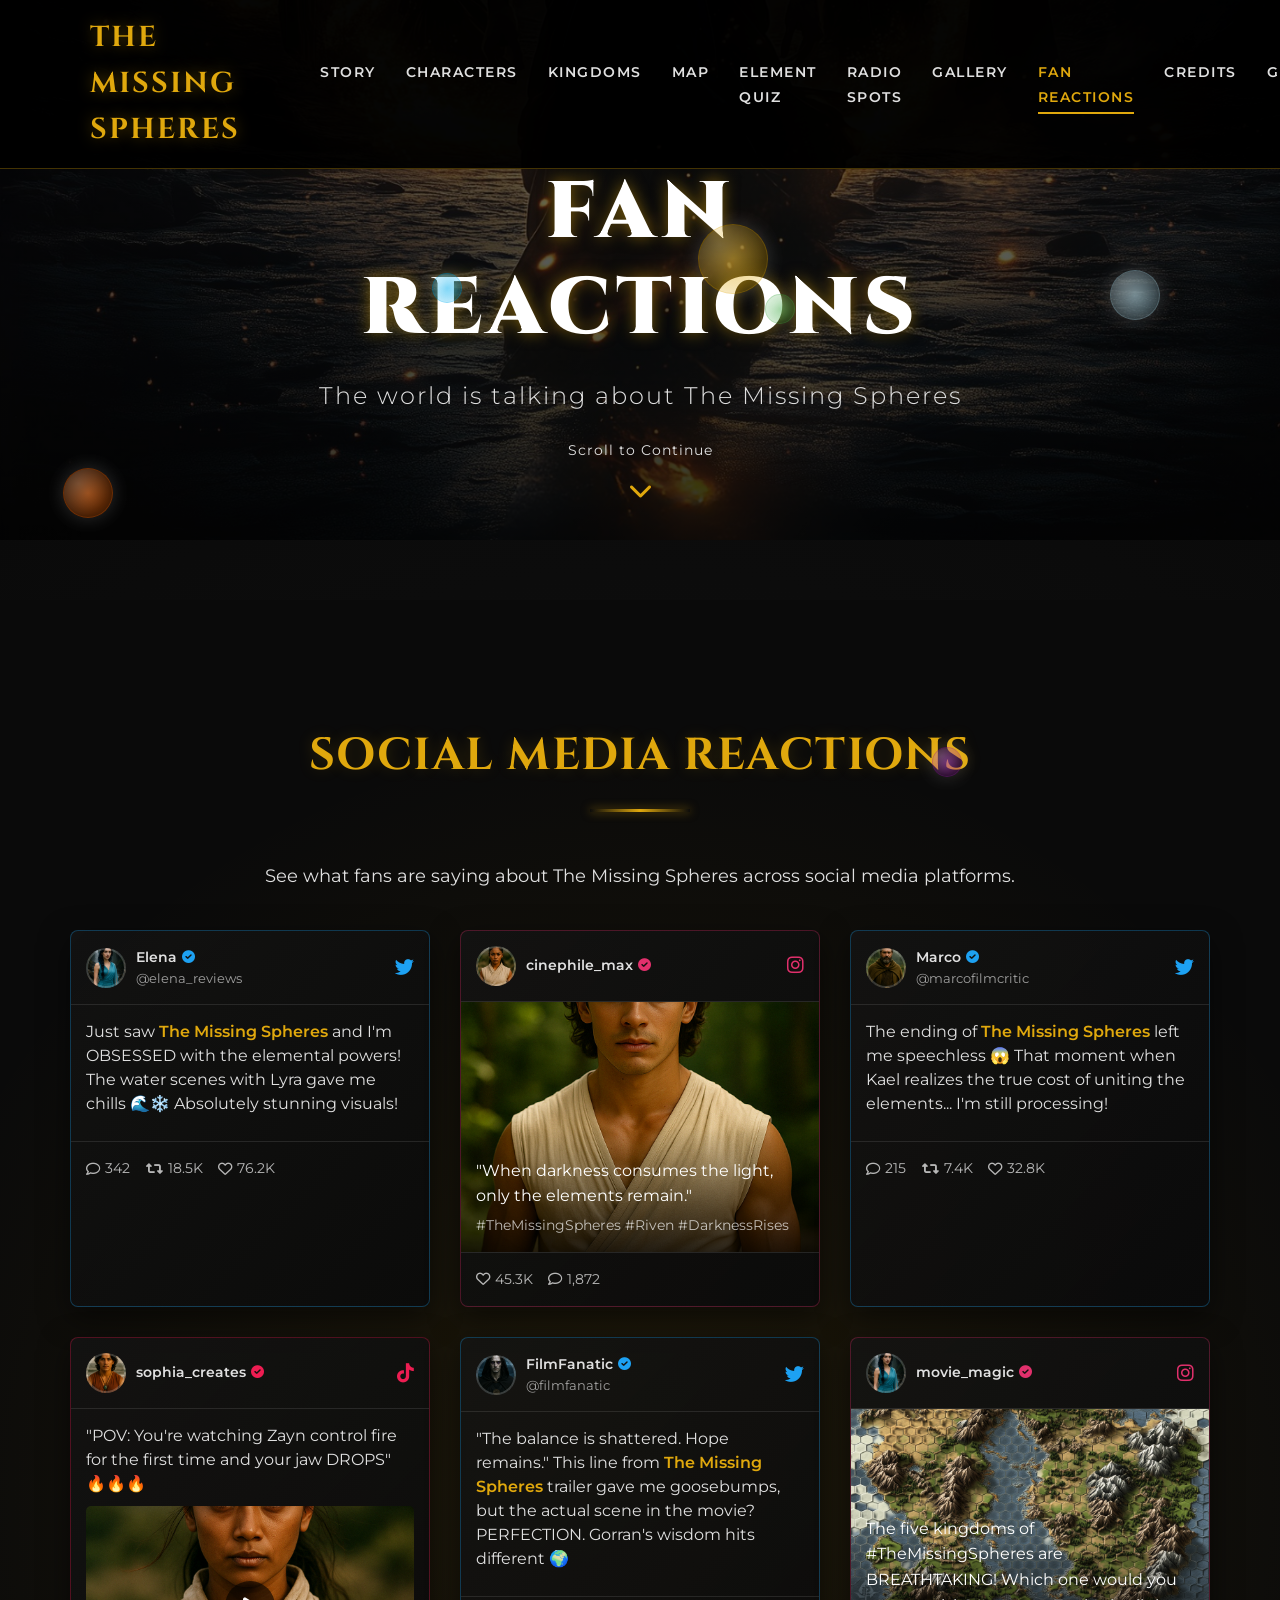
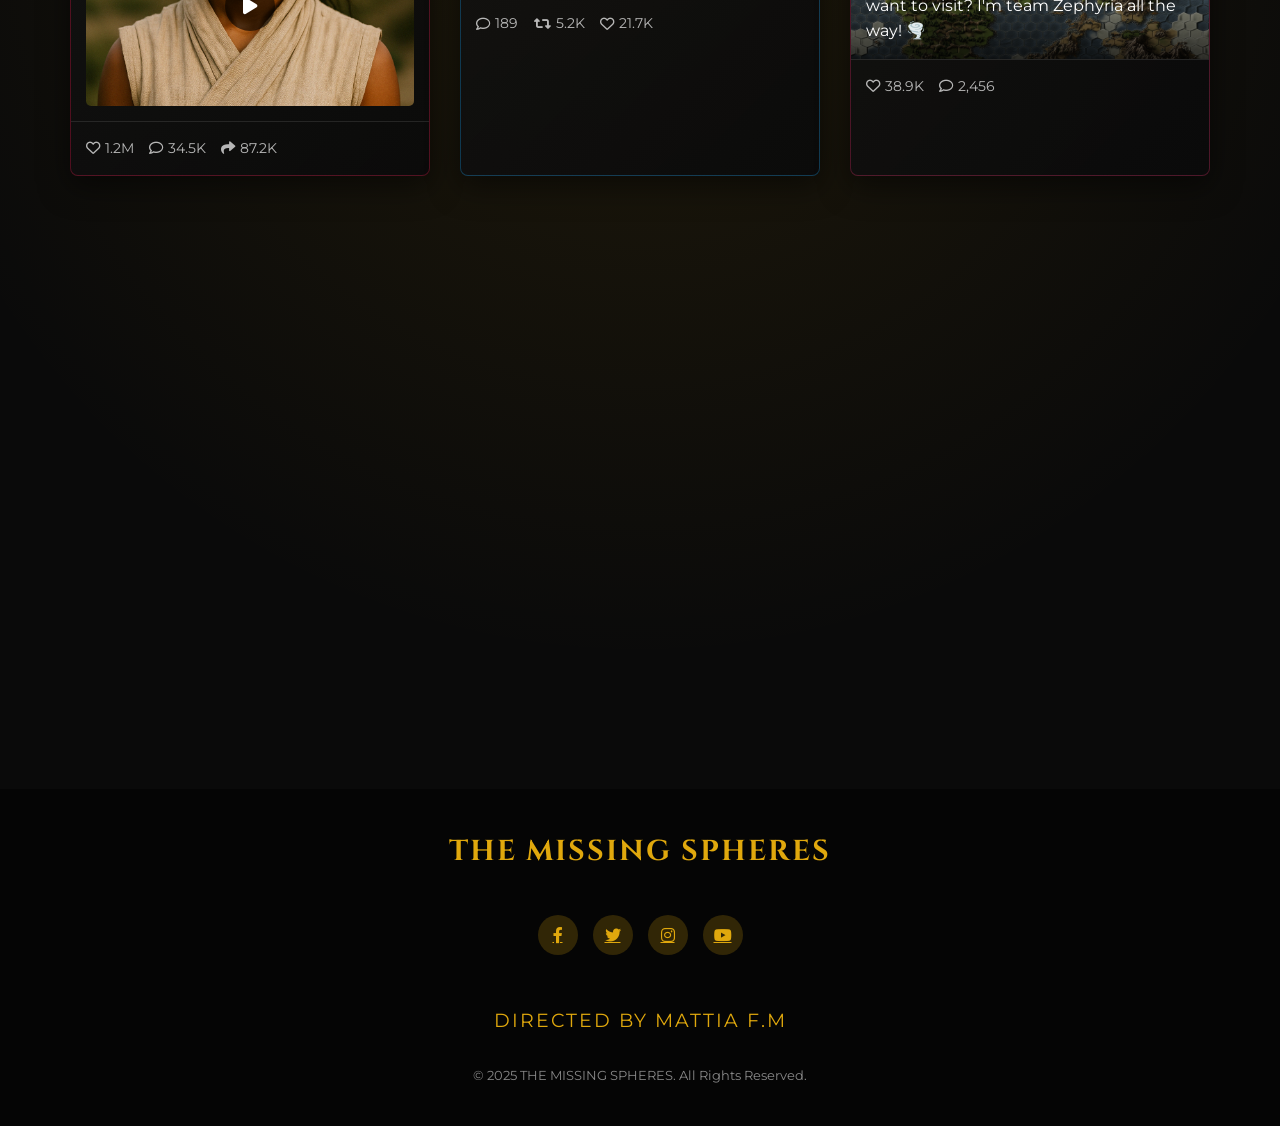
==== social-reactions.html @ 244528e7 "Initial commit" ====
<!DOCTYPE html>
<html lang="en">
<head>
    <meta charset="UTF-8">
    <meta name="viewport" content="width=device-width, initial-scale=1.0">
    <title>Social Media Reactions | THE MISSING SPHERES</title>
    <link rel="preconnect" href="https://fonts.googleapis.com">
    <link rel="preconnect" href="https://fonts.gstatic.com" crossorigin>
    <link href="https://fonts.googleapis.com/css2?family=Cinzel:wght@400;700;900&family=Montserrat:wght@300;400;600&display=swap" rel="stylesheet">
    <link rel="stylesheet" href="https://cdnjs.cloudflare.com/ajax/libs/font-awesome/6.0.0/css/all.min.css">
    <link rel="stylesheet" href="styles.css">
    <link rel="stylesheet" href="social-reactions.css">
</head>
<body>
    <!-- Floating Spheres -->
    <div class="floating-spheres-container">
        <div class="floating-sphere" data-size="small" data-color="water"></div>
        <div class="floating-sphere" data-size="medium" data-color="fire"></div>
        <div class="floating-sphere" data-size="large" data-color="spirit"></div>
        <div class="floating-sphere" data-size="small" data-color="earth"></div>
        <div class="floating-sphere" data-size="medium" data-color="air"></div>
        <div class="floating-sphere" data-size="small" data-color="darkness"></div>
    </div>
    
    <!-- Preloader -->
    <div class="preloader" id="preloader">
        <div class="loader">
            <div class="sphere-loader"></div>
            <p>Loading Experience</p>
        </div>
    </div>

    <!-- Navigation -->
    <nav class="main-nav">
        <div class="container">
            <div class="nav-content">
                <div class="logo">THE MISSING SPHERES</div>
                <ul class="nav-links">
                    <li><a href="index.html#story" class="nav-link">Story</a></li>
                    <li><a href="index.html#characters" class="nav-link">Characters</a></li>
                    <li><a href="index.html#kingdoms" class="nav-link">Kingdoms</a></li>
                    <li><a href="features/map.html" class="nav-link">Map</a></li>
                    <li><a href="features/quiz.html" class="nav-link">Element Quiz</a></li>
                    <li><a href="index.html#radio-spots" class="nav-link">Radio Spots</a></li>
                    <li><a href="index.html#gallery" class="nav-link">Gallery</a></li>
                    <li><a href="social-reactions.html" class="nav-link active">Fan Reactions</a></li>
                    <li><a href="index.html#credits-sponsors" class="nav-link">Credits</a></li>
                    <li><a href="features/glossary.html" class="nav-link">Glossary</a></li>
                    <li><a href="features/faq.html" class="nav-link">FAQ</a></li>
                </ul>
                <div class="nav-toggle">
                    <span></span>
                    <span></span>
                    <span></span>
                </div>
            </div>
        </div>
    </nav>
    
    <!-- Hero Section -->
    <header class="hero social-hero" id="home">
        <div class="hero-bg" style="background-image: url('3.png')"></div>
        <div class="hero-content">
            <h1 class="main-title">FAN REACTIONS</h1>
            <p class="tagline">The world is talking about The Missing Spheres</p>
        </div>
        
        <!-- Scroll Indicator -->
        <div class="scroll-indicator">
            <p>Scroll to Continue</p>
            <div class="scroll-arrow">
                <i class="fas fa-chevron-down"></i>
            </div>
        </div>
    </header>

    <!-- Social Media Reactions Section -->
    <section class="social-reactions" id="social-reactions">
        <div class="container">
            <h2 class="section-title reveal">SOCIAL MEDIA REACTIONS</h2>
            <p class="section-intro reveal">See what fans are saying about The Missing Spheres across social media platforms.</p>
            
            <div class="social-grid">
                <!-- Twitter Post 1 -->
                <div class="social-post twitter reveal">
                    <div class="post-header">
                        <div class="user-info">
                            <div class="user-avatar" style="background-image: url('FOTO PERSONAGGI/ChatGPT Image Apr 15, 2025, 11_27_57 PM.png')"></div>
                            <div class="user-details">
                                <p class="user-name">Elena <i class="fas fa-check-circle"></i></p>
                                <p class="user-handle">@elena_reviews</p>
                            </div>
                        </div>
                        <div class="platform-icon">
                            <i class="fab fa-twitter"></i>
                        </div>
                    </div>
                    <div class="post-content">
                        <p>Just saw <span class="highlight">The Missing Spheres</span> and I'm OBSESSED with the elemental powers! The water scenes with Lyra gave me chills 🌊❄️ Absolutely stunning visuals!</p>
                    </div>
                    <div class="post-engagement">
                        <span><i class="far fa-comment"></i> 342</span>
                        <span><i class="fas fa-retweet"></i> 18.5K</span>
                        <span><i class="far fa-heart"></i> 76.2K</span>
                    </div>
                </div>

                <!-- Instagram Post -->
                <div class="social-post instagram reveal">
                    <div class="post-header">
                        <div class="user-info">
                            <div class="user-avatar" style="background-image: url('FOTO PERSONAGGI/ChatGPT Image Apr 15, 2025, 11_29_14 PM.png')"></div>
                            <div class="user-details">
                                <p class="user-name">cinephile_max <i class="fas fa-check-circle"></i></p>
                            </div>
                        </div>
                        <div class="platform-icon">
                            <i class="fab fa-instagram"></i>
                        </div>
                    </div>
                    <div class="post-image" style="background-image: url('FOTO PERSONAGGI/ChatGPT Image Apr 15, 2025, 11_29_25 PM.png')">
                        <div class="post-image-caption">
                            <p>"When darkness consumes the light, only the elements remain."</p>
                            <p class="hashtags">#TheMissingSpheres #Riven #DarknessRises</p>
                        </div>
                    </div>
                    <div class="post-engagement">
                        <span><i class="far fa-heart"></i> 45.3K</span>
                        <span><i class="far fa-comment"></i> 1,872</span>
                    </div>
                </div>

                <!-- Twitter Post 2 -->
                <div class="social-post twitter reveal">
                    <div class="post-header">
                        <div class="user-info">
                            <div class="user-avatar" style="background-image: url('FOTO PERSONAGGI/ChatGPT Image Apr 15, 2025, 11_29_18 PM.png')"></div>
                            <div class="user-details">
                                <p class="user-name">Marco <i class="fas fa-check-circle"></i></p>
                                <p class="user-handle">@marcofilmcritic</p>
                            </div>
                        </div>
                        <div class="platform-icon">
                            <i class="fab fa-twitter"></i>
                        </div>
                    </div>
                    <div class="post-content">
                        <p>The ending of <span class="highlight">The Missing Spheres</span> left me speechless 😱 That moment when Kael realizes the true cost of uniting the elements... I'm still processing!</p>
                    </div>
                    <div class="post-engagement">
                        <span><i class="far fa-comment"></i> 215</span>
                        <span><i class="fas fa-retweet"></i> 7.4K</span>
                        <span><i class="far fa-heart"></i> 32.8K</span>
                    </div>
                </div>

                <!-- TikTok Post -->
                <div class="social-post tiktok reveal">
                    <div class="post-header">
                        <div class="user-info">
                            <div class="user-avatar" style="background-image: url('FOTO PERSONAGGI/ChatGPT Image Apr 15, 2025, 11_27_59 PM.png')"></div>
                            <div class="user-details">
                                <p class="user-name">sophia_creates <i class="fas fa-check-circle"></i></p>
                            </div>
                        </div>
                        <div class="platform-icon">
                            <i class="fab fa-tiktok"></i>
                        </div>
                    </div>
                    <div class="post-content">
                        <p>"POV: You're watching Zayn control fire for the first time and your jaw DROPS" 🔥🔥🔥</p>
                        <div class="tiktok-video-preview" style="background-image: url('FOTO PERSONAGGI/ChatGPT Image Apr 15, 2025, 11_29_14 PM.png')">
                            <div class="play-button">
                                <i class="fas fa-play"></i>
                            </div>
                        </div>
                    </div>
                    <div class="post-engagement">
                        <span><i class="far fa-heart"></i> 1.2M</span>
                        <span><i class="far fa-comment"></i> 34.5K</span>
                        <span><i class="fas fa-share"></i> 87.2K</span>
                    </div>
                </div>

                <!-- Twitter Post 3 -->
                <div class="social-post twitter reveal">
                    <div class="post-header">
                        <div class="user-info">
                            <div class="user-avatar" style="background-image: url('FOTO PERSONAGGI/ChatGPT Image Apr 15, 2025, 11_29_20 PM.png')"></div>
                            <div class="user-details">
                                <p class="user-name">FilmFanatic <i class="fas fa-check-circle"></i></p>
                                <p class="user-handle">@filmfanatic</p>
                            </div>
                        </div>
                        <div class="platform-icon">
                            <i class="fab fa-twitter"></i>
                        </div>
                    </div>
                    <div class="post-content">
                        <p>"The balance is shattered. Hope remains." This line from <span class="highlight">The Missing Spheres</span> trailer gave me goosebumps, but the actual scene in the movie? PERFECTION. Gorran's wisdom hits different 🌍</p>
                    </div>
                    <div class="post-engagement">
                        <span><i class="far fa-comment"></i> 189</span>
                        <span><i class="fas fa-retweet"></i> 5.2K</span>
                        <span><i class="far fa-heart"></i> 21.7K</span>
                    </div>
                </div>

                <!-- Instagram Post 2 -->
                <div class="social-post instagram reveal">
                    <div class="post-header">
                        <div class="user-info">
                            <div class="user-avatar" style="background-image: url('FOTO PERSONAGGI/ChatGPT Image Apr 15, 2025, 11_27_57 PM.png')"></div>
                            <div class="user-details">
                                <p class="user-name">movie_magic <i class="fas fa-check-circle"></i></p>
                            </div>
                        </div>
                        <div class="platform-icon">
                            <i class="fab fa-instagram"></i>
                        </div>
                    </div>
                    <div class="post-image" style="background-image: url('Mappa/traghigmountain_fantasy_world_map_hexagonal_grid_--v_6.1_5b728902-f3be-4ee0-b763-691a3ebb462b.png')">
                        <div class="post-image-caption">
                            <p>The five kingdoms of #TheMissingSpheres are BREATHTAKING! Which one would you want to visit? I'm team Zephyria all the way! 🌪️</p>
                        </div>
                    </div>
                    <div class="post-engagement">
                        <span><i class="far fa-heart"></i> 38.9K</span>
                        <span><i class="far fa-comment"></i> 2,456</span>
                    </div>
                </div>

                <!-- TikTok Post 2 -->
                <div class="social-post tiktok reveal">
                    <div class="post-header">
                        <div class="user-info">
                            <div class="user-avatar" style="background-image: url('FOTO PERSONAGGI/ChatGPT Image Apr 15, 2025, 11_29_25 PM.png')"></div>
                            <div class="user-details">
                                <p class="user-name">alex_reacts <i class="fas fa-check-circle"></i></p>
                            </div>
                        </div>
                        <div class="platform-icon">
                            <i class="fab fa-tiktok"></i>
                        </div>
                    </div>
                    <div class="post-content">
                        <p>"Tell me you're obsessed with The Missing Spheres without telling me you're obsessed with The Missing Spheres" 😍</p>
                        <div class="tiktok-video-preview" style="background-image: url('FOTO PERSONAGGI/ChatGPT Image Apr 15, 2025, 11_27_57 PM.png')">
                            <div class="play-button">
                                <i class="fas fa-play"></i>
                            </div>
                        </div>
                    </div>
                    <div class="post-engagement">
                        <span><i class="far fa-heart"></i> 892K</span>
                        <span><i class="far fa-comment"></i> 27.3K</span>
                        <span><i class="fas fa-share"></i> 56.1K</span>
                    </div>
                </div>

                <!-- Twitter Post 4 -->
                <div class="social-post twitter reveal">
                    <div class="post-header">
                        <div class="user-info">
                            <div class="user-avatar" style="background-image: url('FOTO PERSONAGGI/ChatGPT Image Apr 15, 2025, 11_29_14 PM.png')"></div>
                            <div class="user-details">
                                <p class="user-name">CinemaLover <i class="fas fa-check-circle"></i></p>
                                <p class="user-handle">@cinema_lover</p>
                            </div>
                        </div>
                        <div class="platform-icon">
                            <i class="fab fa-twitter"></i>
                        </div>
                    </div>
                    <div class="post-content">
                        <p>"Do you want to play an elemental game?" - Nami's line before that EPIC wind battle scene is now my favorite movie quote of the year! 🌪️ <span class="highlight">#TheMissingSpheres</span></p>
                    </div>
                    <div class="post-engagement">
                        <span><i class="far fa-comment"></i> 275</span>
                        <span><i class="fas fa-retweet"></i> 9.8K</span>
                        <span><i class="far fa-heart"></i> 41.5K</span>
                    </div>
                </div>
            </div>
        </div>
    </section>

    <!-- Footer -->
    <footer>
        <div class="container">
            <div class="footer-content">
                <div class="footer-logo">THE MISSING SPHERES</div>
                <div class="social-links">
                    <a href="#" class="social-link"><i class="fab fa-facebook-f"></i></a>
                    <a href="#" class="social-link"><i class="fab fa-twitter"></i></a>
                    <a href="#" class="social-link"><i class="fab fa-instagram"></i></a>
                    <a href="#" class="social-link"><i class="fab fa-youtube"></i></a>
                </div>
                <p class="directed-by">DIRECTED BY MATTIA F.M</p>
                <p class="copyright">&copy; 2025 THE MISSING SPHERES. All Rights Reserved.</p>
            </div>
        </div>
    </footer>

    <!-- Back to Top Button -->
    <a href="#home" class="back-to-top">
        <i class="fas fa-arrow-up"></i>
    </a>

    <script>
        // Immediately hide preloader when page is loaded
        window.addEventListener('load', function() {
            document.getElementById('preloader').style.display = 'none';
        });

        // Backup timeout to hide preloader after 1.5 seconds if load event doesn't fire
        setTimeout(function() {
            document.getElementById('preloader').style.display = 'none';
        }, 1500);

        document.addEventListener('DOMContentLoaded', function() {
            // Floating Spheres
            const spheres = document.querySelectorAll('.floating-sphere');
            const spheresContainer = document.querySelector('.floating-spheres-container');
            
            // Initialize sphere positions randomly
            spheres.forEach(sphere => {
                // Random position within the viewport
                const randomX = Math.random() * (window.innerWidth - 100);
                const randomY = Math.random() * (window.innerHeight - 100);
                
                // Set initial position
                sphere.style.left = `${randomX}px`;
                sphere.style.top = `${randomY}px`;
                
                // Add subtle floating animation with random duration
                const duration = 5 + Math.random() * 10; // Between 5-15s
                sphere.style.animation = `float ${duration}s ease-in-out infinite alternate`;
                
                // Add random delay to make movement more natural
                sphere.style.animationDelay = `${Math.random() * 5}s`;
            });
            
            // Mobile Navigation Toggle
            const navToggle = document.querySelector('.nav-toggle');
            const navLinks = document.querySelector('.nav-links');
            
            navToggle.addEventListener('click', function() {
                navLinks.classList.toggle('active');
                navToggle.classList.toggle('active');
            });

            // Smooth Scrolling
            document.querySelectorAll('a[href^="#"]').forEach(anchor => {
                anchor.addEventListener('click', function(e) {
                    e.preventDefault();
                    
                    const targetId = this.getAttribute('href');
                    if (targetId === '#') return;
                    
                    const targetElement = document.querySelector(targetId);
                    if (targetElement) {
                        window.scrollTo({
                            top: targetElement.offsetTop,
                            behavior: 'smooth'
                        });
                        
                        // Close mobile menu if open
                        navLinks.classList.remove('active');
                        navToggle.classList.remove('active');
                    }
                });
            });

            // Reveal Elements on Scroll
            const revealElements = document.querySelectorAll('.reveal');
            
            function checkReveal() {
                for (let i = 0; i < revealElements.length; i++) {
                    const windowHeight = window.innerHeight;
                    const elementTop = revealElements[i].getBoundingClientRect().top;
                    const elementVisible = 150;
                    
                    if (elementTop < windowHeight - elementVisible) {
                        revealElements[i].classList.add('active');
                    }
                }
            }
            
            window.addEventListener('scroll', checkReveal);
            checkReveal(); // Check on load

            // Back to Top Button
            const backToTopButton = document.querySelector('.back-to-top');
            
            window.addEventListener('scroll', function() {
                if (window.pageYOffset > 300) {
                    backToTopButton.classList.add('visible');
                } else {
                    backToTopButton.classList.remove('visible');
                }
            });

            // Sticky Navigation
            const mainNav = document.querySelector('.main-nav');
            
            window.addEventListener('scroll', function() {
                if (window.pageYOffset > 100) {
                    mainNav.classList.add('sticky');
                } else {
                    mainNav.classList.remove('sticky');
                }
            });
        });
    </script>
</body>
</html>
---- styles.css ----
/* Global Styles */
* {
    margin: 0;
    padding: 0;
    box-sizing: border-box;
}

/* Floating Spheres */
.floating-spheres-container {
    position: fixed;
    top: 0;
    left: 0;
    width: 100%;
    height: 100%;
    pointer-events: none;
    z-index: 2;
    overflow: hidden;
}

.floating-sphere {
    position: absolute;
    border-radius: 50%;
    opacity: 0.6;
    box-shadow: 0 0 20px rgba(255, 255, 255, 0.3);
    transition: transform 0.5s ease-out;
    pointer-events: none;
    animation: float 15s ease-in-out infinite alternate;
}

@keyframes float {
    0% { transform: translate(0, 0) rotate(0deg); }
    25% { transform: translate(10px, 15px) rotate(5deg); }
    50% { transform: translate(-5px, 10px) rotate(-5deg); }
    75% { transform: translate(-15px, -10px) rotate(3deg); }
    100% { transform: translate(10px, -15px) rotate(-3deg); }
}

.floating-sphere::before {
    content: '';
    position: absolute;
    top: 0;
    left: 0;
    width: 100%;
    height: 100%;
    border-radius: 50%;
    background: radial-gradient(circle at 30% 30%, rgba(255, 255, 255, 0.3), transparent 70%);
}

.floating-sphere[data-size="small"] {
    width: 30px;
    height: 30px;
}

.floating-sphere[data-size="medium"] {
    width: 50px;
    height: 50px;
}

.floating-sphere[data-size="large"] {
    width: 70px;
    height: 70px;
}

.floating-sphere[data-color="water"] {
    background: radial-gradient(circle at center, var(--water-color), rgba(0, 174, 239, 0.2));
    border: 1px solid rgba(0, 174, 239, 0.5);
}

.floating-sphere[data-color="fire"] {
    background: radial-gradient(circle at center, var(--fire-color), rgba(255, 107, 8, 0.2));
    border: 1px solid rgba(255, 107, 8, 0.5);
}

.floating-sphere[data-color="air"] {
    background: radial-gradient(circle at center, var(--air-color), rgba(173, 216, 230, 0.2));
    border: 1px solid rgba(173, 216, 230, 0.5);
}

.floating-sphere[data-color="earth"] {
    background: radial-gradient(circle at center, var(--earth-color), rgba(76, 175, 80, 0.2));
    border: 1px solid rgba(76, 175, 80, 0.5);
}

.floating-sphere[data-color="spirit"] {
    background: radial-gradient(circle at center, var(--spirit-color), rgba(224, 168, 13, 0.2));
    border: 1px solid rgba(224, 168, 13, 0.5);
}

.floating-sphere[data-color="darkness"] {
    background: radial-gradient(circle at center, var(--darkness-color), rgba(156, 39, 176, 0.2));
    border: 1px solid rgba(156, 39, 176, 0.5);
}

:root {
    --primary-color: #e0a80d;
    --secondary-color: #ff6b08;
    --water-color: #00aeef;
    --fire-color: #ff6b08;
    --air-color: #add8e6;
    --earth-color: #4caf50;
    --spirit-color: #e0a80d;
    --darkness-color: #9c27b0;
    --bg-dark: #0a0a0a;
    --bg-darker: #050505;
    --bg-lighter: #0f0f0f;
    --text-light: #e0e0e0;
    --text-dark: #333333;
    --transition-speed: 0.3s;
    --border-radius: 8px;
    --box-shadow: 0 10px 30px rgba(0, 0, 0, 0.5);
    --glow-shadow: 0 0 20px rgba(224, 168, 13, 0.3);
}

html {
    scroll-behavior: smooth;
}

body {
    font-family: 'Montserrat', sans-serif;
    background-color: var(--bg-dark);
    color: var(--text-light);
    line-height: 1.6;
    overflow-x: hidden;
    background-image: radial-gradient(circle at 50% 50%, rgba(20, 20, 20, 0.8), var(--bg-dark) 70%);
}

.container {
    max-width: 1200px;
    margin: 0 auto;
    padding: 0 30px;
    position: relative;
    z-index: 1;
}

h1, h2, h3 {
    font-family: 'Cinzel', serif;
    font-weight: 700;
    letter-spacing: 1.5px;
}

.section-title {
    font-size: 2.8rem;
    text-align: center;
    margin-bottom: 50px;
    color: var(--primary-color);
    position: relative;
    padding-bottom: 20px;
    text-shadow: 0 0 15px rgba(224, 168, 13, 0.2);
}

.section-title::after {
    content: '';
    position: absolute;
    bottom: 0;
    left: 50%;
    transform: translateX(-50%);
    width: 100px;
    height: 3px;
    background: linear-gradient(90deg, transparent, var(--primary-color), transparent);
    box-shadow: 0 0 10px rgba(224, 168, 13, 0.5);
}

section {
    padding: 120px 0 100px 0;
    position: relative;
    margin-top: 60px;
}

/* Preloader */
.preloader {
    position: fixed;
    top: 0;
    left: 0;
    width: 100%;
    height: 100%;
    background-color: var(--bg-darker);
    display: flex;
    justify-content: center;
    align-items: center;
    z-index: 9999;
}

.loader {
    text-align: center;
}

.sphere-loader {
    width: 80px;
    height: 80px;
    border-radius: 50%;
    margin: 0 auto 20px;
    background: linear-gradient(45deg, var(--water-color), var(--fire-color), var(--air-color), var(--earth-color), var(--spirit-color));
    animation: rotate 2s linear infinite, pulse 1.5s ease-in-out infinite alternate;
    position: relative;
    box-shadow: 0 0 30px rgba(224, 168, 13, 0.5);
}

.sphere-loader::before {
    content: '';
    position: absolute;
    top: 5px;
    left: 5px;
    right: 5px;
    bottom: 5px;
    background-color: rgba(0, 0, 0, 0.8);
    border-radius: 50%;
    z-index: 1;
}

.sphere-loader::after {
    content: '';
    position: absolute;
    top: 0;
    left: 0;
    width: 100%;
    height: 100%;
    border-radius: 50%;
    background: linear-gradient(45deg, transparent, rgba(255, 255, 255, 0.2), transparent);
    animation: shine 2s linear infinite;
}

@keyframes rotate {
    0% { transform: rotate(0deg); }
    100% { transform: rotate(360deg); }
}

@keyframes pulse {
    0% { transform: scale(0.9); }
    100% { transform: scale(1.1); }
}

@keyframes shine {
    0% { transform: rotate(0deg); }
    100% { transform: rotate(360deg); }
}

.loader p {
    font-size: 1.2rem;
    letter-spacing: 2px;
    animation: fadeInOut 1.5s ease-in-out infinite alternate;
}

@keyframes fadeInOut {
    0% { opacity: 0.5; }
    100% { opacity: 1; }
}

/* Navigation */
.main-nav {
    position: fixed;
    top: 0;
    left: 0;
    width: 100%;
    padding: 15px 0;
    z-index: 1000;
    transition: all 0.3s cubic-bezier(0.25, 0.1, 0.25, 1);
    background-color: rgba(0, 0, 0, 0.95);
    border-bottom: 1px solid rgba(224, 168, 13, 0.3);
}

.main-nav.sticky {
    background-color: rgba(0, 0, 0, 0.95);
    backdrop-filter: blur(15px);
    -webkit-backdrop-filter: blur(15px);
    padding: 10px 0;
    box-shadow: 0 5px 25px rgba(0, 0, 0, 0.7);
    border-bottom: 1px solid rgba(224, 168, 13, 0.3);
}

.nav-content {
    display: flex;
    justify-content: flex-start;
    align-items: center;
    max-width: 1400px;
    margin: 0 auto;
    padding: 0 20px;
}

.logo {
    font-family: 'Cinzel', serif;
    font-size: 1.8rem;
    font-weight: 700;
    color: var(--primary-color);
    letter-spacing: 2px;
    text-shadow: 0 0 15px rgba(224, 168, 13, 0.4);
    text-decoration: none;
    text-transform: uppercase;
    transition: all 0.3s ease;
    margin-right: 80px;
    padding-left: 0;
}

.logo:hover {
    text-shadow: 0 0 20px rgba(224, 168, 13, 0.6);
    transform: scale(1.02);
}

.nav-links {
    display: flex;
    list-style: none;
    gap: 30px;
    margin: 0;
    padding: 0;
    margin-left: auto;
}

.nav-links li {
    margin: 0;
    padding: 0;
}

.nav-link {
    color: var(--text-light);
    text-decoration: none;
    font-size: 0.9rem;
    font-weight: 600;
    letter-spacing: 1.5px;
    text-transform: uppercase;
    transition: all 0.3s ease;
    position: relative;
    padding: 5px 0;
}

.nav-link::after {
    content: '';
    position: absolute;
    bottom: -3px;
    left: 0;
    width: 0;
    height: 2px;
    background-color: var(--primary-color);
    transition: width 0.3s cubic-bezier(0.25, 0.1, 0.25, 1);
}

.nav-link:hover, .nav-link.active {
    color: var(--primary-color);
}

.nav-link:hover::after, .nav-link.active::after {
    width: 100%;
}

.nav-toggle {
    display: none;
    flex-direction: column;
    justify-content: space-between;
    width: 30px;
    height: 21px;
    cursor: pointer;
}

.nav-toggle span {
    display: block;
    width: 100%;
    height: 3px;
    background-color: var(--text-light);
    transition: all 0.3s ease;
}

.nav-toggle.active span:nth-child(1) {
    transform: translateY(9px) rotate(45deg);
}

.nav-toggle.active span:nth-child(2) {
    opacity: 0;
}

.nav-toggle.active span:nth-child(3) {
    transform: translateY(-9px) rotate(-45deg);
}

/* Hero Section */
.hero {
    height: 100vh;
    position: relative;
    display: flex;
    align-items: center;
    justify-content: center;
    text-align: center;
    overflow: hidden;
    padding-top: 80px;
}

.hero-bg {
    position: absolute;
    top: 0;
    left: 0;
    width: 100%;
    height: 100%;
    background-size: cover;
    background-position: center;
    z-index: -1;
}

.hero-bg::before {
    content: '';
    position: absolute;
    top: 0;
    left: 0;
    width: 100%;
    height: 100%;
    background: linear-gradient(rgba(0, 0, 0, 0.5), rgba(0, 0, 0, 0.8));
}

.hero-content {
    position: relative;
    z-index: 1;
    max-width: 800px;
    padding: 0 20px;
}

.main-title {
    font-size: 5rem;
    font-weight: 900;
    margin-bottom: 20px;
    color: #ffffff;
    text-shadow: 0 0 15px rgba(224, 168, 13, 0.5);
    letter-spacing: 5px;
    line-height: 1.2;
    animation: fadeInDown 1.5s ease-out;
}

@keyframes fadeInDown {
    from {
        opacity: 0;
        transform: translateY(-50px);
    }
    to {
        opacity: 1;
        transform: translateY(0);
    }
}

.tagline {
    font-size: 1.5rem;
    margin-bottom: 40px;
    font-weight: 300;
    letter-spacing: 2px;
    animation: fadeIn 1.5s ease-out 0.5s forwards;
    opacity: 0;
}

@keyframes fadeIn {
    from { opacity: 0; }
    to { opacity: 1; }
}

/* Countdown Timer */
.countdown-timer {
    display: flex;
    justify-content: center;
    margin-bottom: 40px;
    animation: fadeIn 1.5s ease-out 1s forwards;
    opacity: 0;
}

.countdown-item {
    margin: 0 10px;
    text-align: center;
    min-width: 80px;
}

.countdown-number {
    display: block;
    font-size: 2.5rem;
    font-weight: 700;
    color: var(--primary-color);
    text-shadow: 0 0 10px rgba(224, 168, 13, 0.3);
    margin-bottom: 5px;
}

.countdown-label {
    font-size: 0.8rem;
    text-transform: uppercase;
    letter-spacing: 1px;
}

/* CTA Buttons */
.cta-buttons {
    display: flex;
    justify-content: center;
    gap: 20px;
    animation: fadeIn 1.5s ease-out 1.5s forwards;
    opacity: 0;
}

.btn {
    display: inline-block;
    padding: 15px 40px;
    background: linear-gradient(45deg, var(--primary-color), var(--secondary-color));
    color: #fff;
    text-decoration: none;
    font-weight: 600;
    border-radius: var(--border-radius);
    text-transform: uppercase;
    letter-spacing: 2px;
    transition: all 0.4s cubic-bezier(0.175, 0.885, 0.32, 1.275);
    border: none;
    cursor: pointer;
    box-shadow: 0 5px 15px rgba(224, 168, 13, 0.4);
    position: relative;
    overflow: hidden;
    backdrop-filter: blur(5px);
}

.btn:hover {
    transform: translateY(-5px) scale(1.03);
    box-shadow: 0 10px 25px rgba(224, 168, 13, 0.6);
}

.btn::before {
    content: '';
    position: absolute;
    top: 0;
    left: -100%;
    width: 100%;
    height: 100%;
    background: linear-gradient(90deg, transparent, rgba(255, 255, 255, 0.2), transparent);
    transition: 0.5s;
}

.btn:hover::before {
    left: 100%;
}

.btn-secondary {
    background: transparent;
    border: 2px solid var(--primary-color);
    color: var(--primary-color);
    box-shadow: none;
}

.btn-secondary:hover {
    background: rgba(224, 168, 13, 0.1);
    box-shadow: 0 5px 15px rgba(224, 168, 13, 0.2);
}

/* Pulse Animation */
.pulse {
    animation: pulse 2s infinite;
}

@keyframes pulse {
    0% {
        box-shadow: 0 0 0 0 rgba(224, 168, 13, 0.7);
    }
    70% {
        box-shadow: 0 0 0 15px rgba(224, 168, 13, 0);
    }
    100% {
        box-shadow: 0 0 0 0 rgba(224, 168, 13, 0);
    }
}

/* Scroll Indicator */
.scroll-indicator {
    position: absolute;
    bottom: 30px;
    left: 0;
    right: 0;
    margin: 0 auto;
    width: 100%;
    text-align: center;
    animation: fadeIn 1.5s ease-out 2s forwards, bounce 2s ease infinite;
    opacity: 0;
}

.scroll-indicator p {
    font-size: 0.9rem;
    margin-bottom: 10px;
    letter-spacing: 1px;
    display: block;
    width: 100%;
    text-align: center;
}

.scroll-arrow {
    font-size: 1.5rem;
    color: var(--primary-color);
    display: block;
    margin: 0 auto;
    width: 30px;
    text-align: center;
}

@keyframes bounce {
    0%, 20%, 50%, 80%, 100% {
        transform: translateY(0);
    }
    40% {
        transform: translateY(-10px);
    }
    60% {
        transform: translateY(-5px);
    }
}

/* Synopsis Section */
.synopsis {
    background-color: var(--bg-lighter);
    position: relative;
    overflow: hidden;
}

.synopsis::before {
    content: '';
    position: absolute;
    top: 0;
    left: 0;
    width: 100%;
    height: 100%;
    background: url('3.png');
    background-size: cover;
    background-position: center;
    opacity: 0.05;
    filter: blur(8px);
}

.synopsis-content {
    position: relative;
    z-index: 1;
    max-width: 800px;
    margin: 0 auto;
    text-align: center;
}

.synopsis p {
    margin-bottom: 20px;
    font-size: 1.1rem;
    line-height: 1.8;
}

/* Characters Section */
.characters {
    background-color: var(--bg-dark);
    position: relative;
}

.character-grid {
    display: grid;
    grid-template-columns: repeat(auto-fit, minmax(250px, 1fr));
    gap: 30px;
    margin-bottom: 60px;
}

.character {
    background: linear-gradient(135deg, rgba(20, 20, 20, 0.8), rgba(10, 10, 10, 0.9));
    border-radius: var(--border-radius);
    overflow: hidden;
    transition: all 0.4s ease;
    position: relative;
    border: 1px solid rgba(224, 168, 13, 0.2);
    z-index: 1;
    height: 100%;
    transform-style: preserve-3d;
    perspective: 1000px;
}

.character:hover {
    transform: translateY(-10px) rotateX(5deg) rotateY(5deg);
    box-shadow: 0 15px 30px rgba(224, 168, 13, 0.3);
    border: 1px solid rgba(224, 168, 13, 0.4);
}

.character::before {
    content: '';
    position: absolute;
    top: 0;
    left: 0;
    width: 5px;
    height: 100%;
    background: linear-gradient(to bottom, var(--primary-color), transparent);
    z-index: 1;
}

.character-image {
    height: 200px;
    background-size: cover;
    background-position: center;
    position: relative;
    overflow: hidden;
    transition: all 0.5s ease;
}

.character-image::before {
    content: '';
    position: absolute;
    top: 0;
    left: 0;
    width: 100%;
    height: 100%;
    background: linear-gradient(to bottom, transparent, rgba(0, 0, 0, 0.8));
}

.character:hover .character-image {
    transform: scale(1.05);
}

.character-info {
    padding: 20px;
    position: relative;
    z-index: 2;
}

.character h3 {
    font-size: 1.8rem;
    margin-bottom: 10px;
    color: #ffffff;
}

.character-element {
    color: var(--primary-color);
    font-weight: 600;
    margin-bottom: 15px;
    font-size: 0.9rem;
    text-transform: uppercase;
    letter-spacing: 1px;
}

.character-btn {
    display: inline-block;
    margin-top: 20px;
    padding: 10px 20px;
    background: rgba(224, 168, 13, 0.2);
    color: var(--primary-color);
    text-decoration: none;
    border-radius: 3px;
    font-size: 0.9rem;
    font-weight: 600;
    letter-spacing: 1px;
    transition: all 0.3s ease;
    border: 1px solid rgba(224, 168, 13, 0.3);
}

.character-btn:hover {
    background: rgba(224, 168, 13, 0.3);
    transform: translateY(-3px);
}

.villain-btn {
    background: rgba(156, 39, 176, 0.2);
    color: var(--darkness-color);
    border: 1px solid rgba(156, 39, 176, 0.3);
}

.villain-btn:hover {
    background: rgba(156, 39, 176, 0.3);
}

/* Element-specific styling */
.character[data-element="water"]::before {
    background: linear-gradient(to bottom, var(--water-color), transparent);
}

.character[data-element="fire"]::before {
    background: linear-gradient(to bottom, var(--fire-color), transparent);
}

.character[data-element="air"]::before {
    background: linear-gradient(to bottom, var(--air-color), transparent);
}

.character[data-element="earth"]::before {
    background: linear-gradient(to bottom, var(--earth-color), transparent);
}

.character[data-element="all"]::before {
    background: linear-gradient(to bottom, var(--spirit-color), transparent);
}

.character[data-element="darkness"]::before {
    background: linear-gradient(to bottom, var(--darkness-color), transparent);
}

.character[data-element="water"] .character-element {
    color: var(--water-color);
}

.character[data-element="fire"] .character-element {
    color: var(--fire-color);
}

.character[data-element="air"] .character-element {
    color: var(--air-color);
}

.character[data-element="earth"] .character-element {
    color: var(--earth-color);
}

.character[data-element="darkness"] .character-element {
    color: var(--darkness-color);
}

/* Villain Section */
.villain-title {
    margin-top: 60px;
    color: var(--darkness-color);
}

.villain-title::after {
    background: linear-gradient(90deg, transparent, var(--darkness-color), transparent);
}

.villain-container {
    max-width: 600px;
    margin: 0 auto;
}

.villain {
    border: 1px solid rgba(156, 39, 176, 0.3);
    background: linear-gradient(135deg, rgba(20, 20, 20, 0.8), rgba(10, 10, 10, 0.9));
}

.villain::before {
    background: linear-gradient(to bottom, var(--darkness-color), transparent);
}

.villain h3 {
    color: #ffffff;
}

/* Elements Section */
.elements {
    background-color: var(--bg-lighter);
    position: relative;
}

.elements::before {
    content: '';
    position: absolute;
    top: 0;
    left: 0;
    width: 100%;
    height: 100%;
    background: radial-gradient(circle at center, rgba(224, 168, 13, 0.1), transparent 70%);
}

.elements-grid {
    display: grid;
    grid-template-columns: repeat(auto-fit, minmax(200px, 1fr));
    gap: 20px;
    position: relative;
    z-index: 1;
}

.element-card {
    text-align: center;
    padding: 30px 20px;
    border-radius: var(--border-radius);
    transition: all 0.4s ease;
    position: relative;
    overflow: hidden;
    cursor: pointer;
    box-shadow: 0 5px 15px rgba(0, 0, 0, 0.3);
    transform-style: preserve-3d;
    perspective: 1000px;
}

.element-card:hover {
    transform: translateY(-8px) scale(1.02);
    box-shadow: 0 15px 30px rgba(0, 0, 0, 0.4);
    border: 1px solid rgba(224, 168, 13, 0.3);
}

.element-card::before {
    content: '';
    position: absolute;
    top: 0;
    left: 0;
    width: 100%;
    height: 100%;
    background: rgba(0, 0, 0, 0.7);
    z-index: -1;
}

.element-icon {
    width: 60px;
    height: 60px;
    margin: 0 auto 15px;
    border-radius: 50%;
    display: flex;
    align-items: center;
    justify-content: center;
    position: relative;
    overflow: hidden;
}

.element-card h3 {
    font-size: 1.5rem;
    margin-bottom: 10px;
    position: relative;
}

.element-card p {
    font-size: 0.9rem;
    opacity: 0.8;
}

.element-overlay {
    position: absolute;
    top: 0;
    left: 0;
    width: 100%;
    height: 100%;
    background: rgba(0, 0, 0, 0.8);
    display: flex;
    align-items: center;
    justify-content: center;
    opacity: 0;
    transition: all 0.3s ease;
    padding: 20px;
}

.element-card:hover .element-overlay {
    opacity: 1;
}

.water {
    background: linear-gradient(rgba(0, 0, 0, 0.7), rgba(0, 0, 0, 0.7)), url('3.png');
    background-size: cover;
    background-position: center;
    border: 1px solid rgba(0, 174, 239, 0.3);
}

.water h3 {
    color: var(--water-color);
}

.water .element-icon {
    background: rgba(0, 174, 239, 0.2);
    border: 1px solid rgba(0, 174, 239, 0.5);
}

.water .element-icon::before {
    content: '';
    position: absolute;
    width: 100%;
    height: 100%;
    background: url('3.png');
    background-size: cover;
    background-position: center;
    opacity: 0.3;
    filter: hue-rotate(180deg);
}

.fire {
    background: linear-gradient(rgba(0, 0, 0, 0.7), rgba(0, 0, 0, 0.7)), url('3.png');
    background-size: cover;
    background-position: center;
    border: 1px solid rgba(255, 107, 8, 0.3);
}

.fire h3 {
    color: var(--fire-color);
}

.fire .element-icon {
    background: rgba(255, 107, 8, 0.2);
    border: 1px solid rgba(255, 107, 8, 0.5);
}

.fire .element-icon::before {
    content: '';
    position: absolute;
    width: 100%;
    height: 100%;
    background: url('3.png');
    background-size: cover;
    background-position: center;
    opacity: 0.3;
    filter: hue-rotate(0deg) saturate(2);
}

.air {
    background: linear-gradient(rgba(0, 0, 0, 0.7), rgba(0, 0, 0, 0.7)), url('3.png');
    background-size: cover;
    background-position: center;
    border: 1px solid rgba(173, 216, 230, 0.3);
}

.air h3 {
    color: var(--air-color);
}

.air .element-icon {
    background: rgba(173, 216, 230, 0.2);
    border: 1px solid rgba(173, 216, 230, 0.5);
}

.air .element-icon::before {
    content: '';
    position: absolute;
    width: 100%;
    height: 100%;
    background: url('3.png');
    background-size: cover;
    background-position: center;
    opacity: 0.3;
    filter: hue-rotate(200deg) brightness(1.5);
}

.earth {
    background: linear-gradient(rgba(0, 0, 0, 0.7), rgba(0, 0, 0, 0.7)), url('3.png');
    background-size: cover;
    background-position: center;
    border: 1px solid rgba(76, 175, 80, 0.3);
}

.earth h3 {
    color: var(--earth-color);
}

.earth .element-icon {
    background: rgba(76, 175, 80, 0.2);
    border: 1px solid rgba(76, 175, 80, 0.5);
}

.earth .element-icon::before {
    content: '';
    position: absolute;
    width: 100%;
    height: 100%;
    background: url('3.png');
    background-size: cover;
    background-position: center;
    opacity: 0.3;
    filter: hue-rotate(90deg);
}

.spirit {
    background: linear-gradient(rgba(0, 0, 0, 0.7), rgba(0, 0, 0, 0.7)), url('3.png');
    background-size: cover;
    background-position: center;
    border: 1px solid rgba(224, 168, 13, 0.3);
}

.spirit h3 {
    color: var(--spirit-color);
}

.spirit .element-icon {
    background: rgba(224, 168, 13, 0.2);
    border: 1px solid rgba(224, 168, 13, 0.5);
}

.spirit .element-icon::before {
    content: '';
    position: absolute;
    width: 100%;
    height: 100%;
    background: url('3.png');
    background-size: cover;
    background-position: center;
    opacity: 0.3;
    filter: sepia(0.5);
}

/* Gallery Section */
.gallery {
    background-color: var(--bg-lighter);
    position: relative;
}

.gallery-grid {
    display: grid;
    grid-template-columns: repeat(auto-fit, minmax(300px, 1fr));
    gap: 20px;
}

.gallery-item {
    height: 250px;
    background-size: cover;
    background-position: center;
    border-radius: var(--border-radius);
    overflow: hidden;
    position: relative;
    cursor: pointer;
    transition: all 0.4s ease;
    box-shadow: 0 5px 15px rgba(0, 0, 0, 0.2);
    border: 1px solid rgba(255, 255, 255, 0.05);
}

.gallery-item:hover {
    transform: scale(1.05) translateY(-5px);
    box-shadow: 0 15px 30px rgba(0, 0, 0, 0.4);
    border: 1px solid rgba(224, 168, 13, 0.2);
}

.gallery-item::before {
    content: '';
    position: absolute;
    top: 0;
    left: 0;
    width: 100%;
    height: 100%;
    background: linear-gradient(to bottom, transparent, rgba(0, 0, 0, 0.7));
    opacity: 0;
    transition: opacity 0.3s ease;
}

.gallery-item:hover::before {
    opacity: 1;
}

/* Footer */
footer {
    background-color: var(--bg-darker);
    padding: 40px 0;
    text-align: center;
}

.footer-content {
    display: flex;
    flex-direction: column;
    align-items: center;
    gap: 20px;
}

.footer-logo {
    font-family: 'Cinzel', serif;
    font-size: 1.8rem;
    font-weight: 700;
    color: var(--primary-color);
    letter-spacing: 2px;
}

.social-links {
    display: flex;
    gap: 15px;
    margin: 20px 0;
}

.social-link {
    display: flex;
    align-items: center;
    justify-content: center;
    width: 40px;
    height: 40px;
    border-radius: 50%;
    background-color: rgba(224, 168, 13, 0.2);
    color: var(--primary-color);
    transition: all 0.3s ease;
}

.social-link:hover {
    background-color: var(--primary-color);
    color: #fff;
    transform: translateY(-3px);
}

.directed-by {
    font-size: 1.2rem;
    letter-spacing: 2px;
    color: var(--primary-color);
    margin: 10px 0;
}

.copyright {
    font-size: 0.8rem;
    opacity: 0.6;
}

/* Back to Top Button */
.back-to-top {
    position: fixed;
    bottom: 30px;
    right: 30px;
    width: 50px;
    height: 50px;
    background-color: var(--primary-color);
    color: #fff;
    border-radius: 50%;
    display: flex;
    align-items: center;
    justify-content: center;
    text-decoration: none;
    opacity: 0;
    visibility: hidden;
    transition: all 0.3s ease;
    z-index: 999;
    box-shadow: 0 5px 15px rgba(0, 0, 0, 0.3);
}

.back-to-top.visible {
    opacity: 1;
    visibility: visible;
}

.back-to-top:hover {
    background-color: var(--secondary-color);
    transform: translateY(-5px);
}

/* Modal Styles */
.modal {
    position: fixed;
    top: 0;
    left: 0;
    width: 100%;
    height: 100%;
    background-color: rgba(0, 0, 0, 0.8);
    display: flex;
    align-items: center;
    justify-content: center;
    z-index: 9999;
    opacity: 0;
    visibility: hidden;
    transition: all 0.3s ease;
}

.modal.active {
    opacity: 1;
    visibility: visible;
}

.modal-content {
    background-color: var(--bg-dark);
    border-radius: 5px;
    max-width: 900px; /* Increased from 600px */
    width: 95%; /* Increased from 90% */
    padding: 20px; /* Reduced from 30px */
    position: relative;
    transform: translateY(30px);
    transition: transform 0.5s ease;
}

.modal.active .modal-content {
    transform: translateY(0);
}

.close-modal {
    position: absolute;
    top: 15px;
    right: 15px;
    font-size: 1.5rem;
    color: var(--text-light);
    cursor: pointer;
    transition: all 0.3s ease;
}

.close-modal:hover {
    color: var(--primary-color);
    transform: rotate(90deg);
}

.modal h2 {
    margin-bottom: 20px;
    color: var(--primary-color);
}

.video-container {
    width: 100%;
    height: 0;
    padding-top: 56.25%; /* 16:9 Aspect Ratio */
    position: relative;
    margin-top: 15px;
    overflow: hidden; /* Prevent overflow */
}

/* Style for the video itself */
#trailer-video {
    position: absolute;
    top: 0;
    left: 0;
    width: 100%;
    height: 100%;
    object-fit: contain; /* Ensure video maintains aspect ratio */
}

.video-placeholder {
    position: absolute;
    top: 0;
    left: 0;
    width: 100%;
    height: 100%;
    background-color: #000;
    display: flex;
    flex-direction: column;
    align-items: center;
    justify-content: center;
    color: var(--text-light);
}

.video-placeholder i {
    font-size: 3rem;
    color: var(--primary-color);
    margin-bottom: 15px;
}

/* Reveal Animation */
.reveal {
    opacity: 0;
    transform: translateY(30px);
    transition: all 0.8s ease;
}

.reveal.active {
    opacity: 1;
    transform: translateY(0);
}

/* Responsive Styles */
@media (max-width: 768px) {
    .main-title {
        font-size: 3.5rem;
    }
    
    .tagline {
        font-size: 1.2rem;
    }
    
    .section-title {
        font-size: 2rem;
    }
    
    .nav-links {
        position: fixed;
        top: 0;
        right: -100%;
        width: 70%;
        height: 100vh;
        background-color: var(--bg-darker);
        flex-direction: column;
        justify-content: center;
        align-items: center;
        transition: right 0.3s ease;
        z-index: 1001;
    }
    
    .nav-links.active {
        right: 0;
    }
    
    .nav-links li {
        margin: 20px 0;
    }
    
    .nav-toggle {
        display: flex;
        z-index: 1002;
    }
    
    .countdown-timer {
        flex-wrap: wrap;
    }
    
    .character-grid {
        grid-template-columns: repeat(auto-fit, minmax(200px, 1fr));
    }
    
    .elements-grid {
        grid-template-columns: repeat(auto-fit, minmax(150px, 1fr));
    }
    
    .gallery-grid {
        grid-template-columns: repeat(auto-fit, minmax(250px, 1fr));
    }
    
    .cta-buttons {
        flex-direction: column;
        gap: 15px;
    }
}

@media (max-width: 480px) {
    .main-title {
        font-size: 2.5rem;
    }
    
    .tagline {
        font-size: 1rem;
    }
    
    .btn {
        padding: 12px 30px;
        font-size: 0.9rem;
    }
    
    .section {
        padding: 60px 0;
    }
    
    .character-grid {
        grid-template-columns: 1fr;
    }
    
    .elements-grid {
        grid-template-columns: 1fr;
    }
    
    .gallery-grid {
        grid-template-columns: 1fr;
    }
    
    .countdown-item {
        min-width: 60px;
    }
}

/* Radio Spots Section */
.radio-spots {
    background-color: var(--bg-dark);
    position: relative;
}

.section-intro {
    text-align: center;
    max-width: 800px;
    margin: 0 auto 40px;
    font-size: 1.1rem;
}

.radio-spots-grid {
    display: grid;
    grid-template-columns: repeat(auto-fit, minmax(300px, 1fr));
    gap: 30px;
}

.radio-spot {
    background: linear-gradient(135deg, rgba(20, 20, 20, 0.8), rgba(10, 10, 10, 0.9));
    border-radius: var(--border-radius);
    overflow: hidden;
    transition: all 0.4s ease;
    position: relative;
    border: 1px solid rgba(224, 168, 13, 0.2);
    height: 100%;
    transform-style: preserve-3d;
    perspective: 1000px;
}

.radio-spot:hover {
    transform: translateY(-10px) rotateX(3deg);
    box-shadow: 0 15px 30px rgba(224, 168, 13, 0.3);
    border: 1px solid rgba(224, 168, 13, 0.4);
}

.radio-spot::before {
    content: '';
    position: absolute;
    top: 0;
    left: 0;
    width: 5px;
    height: 100%;
    background: linear-gradient(to bottom, var(--primary-color), transparent);
    z-index: 1;
}

.radio-spot-image {
    height: 200px;
    background-size: cover;
    background-position: center;
    position: relative;
    overflow: hidden;
    transition: all 0.5s ease;
}

.radio-spot-image::before {
    content: '';
    position: absolute;
    top: 0;
    left: 0;
    width: 100%;
    height: 100%;
    background: linear-gradient(to bottom, transparent, rgba(0, 0, 0, 0.8));
}

/* Use existing images as placeholders until new ones are provided */
.radio-spot:nth-child(1) .radio-spot-image {
    background-image: url('3.png');
}

.radio-spot:nth-child(2) .radio-spot-image {
    background-image: url('1.png');
}

.radio-spot:nth-child(3) .radio-spot-image {
    background-image: url('u1925888568_httpss.mj.run9r1VUqnAmjc_A_dark_atmospheric_tease_d5b855d3-b14f-4472-98c3-ac37584dd22d_3.png');
}

.radio-spot:hover .radio-spot-image {
    transform: scale(1.05);
}

.radio-spot-info {
    padding: 20px;
    position: relative;
    z-index: 2;
}

.radio-spot h3 {
    font-size: 1.5rem;
    margin-bottom: 10px;
    color: #ffffff;
}

.radio-spot-btn {
    display: inline-block;
    margin-top: 20px;
    padding: 10px 20px;
    background: rgba(224, 168, 13, 0.2);
    color: var(--primary-color);
    text-decoration: none;
    border-radius: 3px;
    font-size: 0.9rem;
    font-weight: 600;
    letter-spacing: 1px;
    transition: all 0.3s ease;
    border: 1px solid rgba(224, 168, 13, 0.3);
    cursor: pointer;
}

.radio-spot-btn:hover {
    background: rgba(224, 168, 13, 0.3);
    transform: translateY(-3px);
}

.radio-spot-btn i {
    margin-right: 8px;
}

/* Audio Player Styles */
.audio-container {
    width: 100%;
    margin-top: 20px;
}

.audio-player {
    background-color: rgba(224, 168, 13, 0.1);
    border-radius: 5px;
    padding: 20px;
    border: 1px solid rgba(224, 168, 13, 0.3);
}

.player-controls {
    display: flex;
    align-items: center;
    gap: 15px;
    margin-bottom: 15px;
}

.play-pause-btn, .mute-btn {
    background: rgba(224, 168, 13, 0.3);
    color: var(--primary-color);
    border: none;
    width: 40px;
    height: 40px;
    border-radius: 50%;
    display: flex;
    align-items: center;
    justify-content: center;
    cursor: pointer;
    transition: all 0.3s ease;
}

.play-pause-btn:hover, .mute-btn:hover {
    background: rgba(224, 168, 13, 0.5);
    transform: scale(1.05);
}

.progress-container {
    flex: 1;
    display: flex;
    flex-direction: column;
    gap: 5px;
}

.progress-bar {
    width: 100%;
    height: 6px;
    background-color: rgba(255, 255, 255, 0.2);
    border-radius: 3px;
    overflow: hidden;
    cursor: pointer;
}

.progress {
    height: 100%;
    background-color: var(--primary-color);
    width: 0;
    transition: width 0.1s linear;
}

.time-display {
    font-size: 0.8rem;
    color: rgba(255, 255, 255, 0.7);
    text-align: right;
}

.volume-container {
    display: flex;
    align-items: center;
    gap: 10px;
}

.volume-slider {
    width: 80px;
}

.volume-slider input[type="range"] {
    width: 100%;
    height: 5px;
    -webkit-appearance: none;
    background: rgba(255, 255, 255, 0.2);
    border-radius: 2px;
    outline: none;
}

.volume-slider input[type="range"]::-webkit-slider-thumb {
    -webkit-appearance: none;
    width: 12px;
    height: 12px;
    border-radius: 50%;
    background: var(--primary-color);
    cursor: pointer;
}

.audio-info {
    margin-top: 15px;
    padding: 10px;
    background-color: rgba(0, 0, 0, 0.2);
    border-radius: 5px;
}

.audio-info p {
    font-size: 0.9rem;
    line-height: 1.5;
    color: rgba(255, 255, 255, 0.8);
}

/* Responsive adjustments for radio spots */
@media (max-width: 768px) {
    .radio-spots-grid {
        grid-template-columns: 1fr;
    }
}

/* Features Highlight Section */
.features-highlight {
    background-color: var(--bg-lighter);
    position: relative;
    overflow: hidden;
}

.features-highlight::before {
    content: '';
    position: absolute;
    top: 0;
    left: 0;
    width: 100%;
    height: 100%;
    background: radial-gradient(circle at center, rgba(224, 168, 13, 0.1), transparent 70%);
}

.features-grid {
    display: grid;
    grid-template-columns: repeat(auto-fit, minmax(250px, 1fr));
    gap: 30px;
    position: relative;
    z-index: 1;
}

.feature-card {
    background: linear-gradient(135deg, rgba(20, 20, 20, 0.8), rgba(10, 10, 10, 0.9));
    border-radius: var(--border-radius);
    padding: 30px;
    text-align: center;
    transition: all 0.4s ease;
    border: 1px solid rgba(224, 168, 13, 0.2);
    transform-style: preserve-3d;
    perspective: 1000px;
}

.feature-card:hover {
    transform: translateY(-10px) rotateX(5deg);
    box-shadow: 0 15px 30px rgba(224, 168, 13, 0.3);
    border: 1px solid rgba(224, 168, 13, 0.4);
}

.feature-icon {
    width: 70px;
    height: 70px;
    margin: 0 auto 20px;
    background: rgba(224, 168, 13, 0.1);
    border-radius: 50%;
    display: flex;
    align-items: center;
    justify-content: center;
    font-size: 1.8rem;
    color: var(--primary-color);
    border: 1px solid rgba(224, 168, 13, 0.3);
    transition: all 0.3s ease;
}

.feature-card:hover .feature-icon {
    transform: translateZ(20px);
    background: rgba(224, 168, 13, 0.2);
}

.feature-card h3 {
    font-size: 1.5rem;
    margin-bottom: 15px;
    color: var(--primary-color);
    transition: all 0.3s ease;
}

.feature-card:hover h3 {
    transform: translateZ(15px);
}

.feature-card p {
    margin-bottom: 25px;
    font-size: 0.95rem;
    line-height: 1.6;
    transition: all 0.3s ease;
}

.feature-card:hover p {
    transform: translateZ(10px);
}

.feature-btn {
    display: inline-block;
    padding: 10px 20px;
    background: rgba(224, 168, 13, 0.2);
    color: var(--primary-color);
    text-decoration: none;
    border-radius: var(--border-radius);
    font-weight: 600;
    letter-spacing: 1px;
    transition: all 0.3s ease;
    border: 1px solid rgba(224, 168, 13, 0.3);
}

.feature-btn:hover {
    background: rgba(224, 168, 13, 0.3);
    transform: translateY(-3px) translateZ(5px);
}

/* Responsive adjustments for features */
@media (max-width: 768px) {
    .features-grid {
        grid-template-columns: repeat(auto-fit, minmax(200px, 1fr));
    }
}

@media (max-width: 480px) {
    .features-grid {
        grid-template-columns: 1fr;
    }
}

/* Credits & Sponsors Section */
.credits-sponsors {
    background-color: var(--bg-dark);
    position: relative;
    overflow: hidden;
}

.credits-sponsors::before {
    content: '';
    position: absolute;
    top: 0;
    left: 0;
    width: 100%;
    height: 100%;
    background: radial-gradient(circle at center, rgba(224, 168, 13, 0.1), transparent 70%);
    z-index: 0;
}

.credits-sponsors-grid {
    display: grid;
    grid-template-columns: 1fr 1fr;
    gap: 40px;
    position: relative;
    z-index: 1;
}

.credits-column, .sponsors-column {
    background: linear-gradient(135deg, rgba(20, 20, 20, 0.8), rgba(10, 10, 10, 0.9));
    border-radius: var(--border-radius);
    padding: 30px;
    border: 1px solid rgba(224, 168, 13, 0.2);
    box-shadow: var(--box-shadow);
    transition: all 0.4s ease;
}

.credits-column:hover, .sponsors-column:hover {
    transform: translateY(-5px);
    box-shadow: 0 15px 30px rgba(224, 168, 13, 0.3);
    border: 1px solid rgba(224, 168, 13, 0.4);
}

.credits-column h3, .sponsors-column h3 {
    color: var(--primary-color);
    text-align: center;
    margin-bottom: 25px;
    font-size: 1.8rem;
    position: relative;
    padding-bottom: 15px;
}

.credits-column h3::after, .sponsors-column h3::after {
    content: '';
    position: absolute;
    bottom: 0;
    left: 50%;
    transform: translateX(-50%);
    width: 60px;
    height: 2px;
    background: linear-gradient(90deg, transparent, var(--primary-color), transparent);
}

.credits-list {
    display: flex;
    flex-direction: column;
    gap: 15px;
}

.credit-item {
    display: flex;
    justify-content: space-between;
    padding: 10px 0;
    border-bottom: 1px solid rgba(224, 168, 13, 0.1);
}

.credit-role {
    font-weight: 600;
    color: var(--text-light);
}

.credit-name {
    color: var(--primary-color);
}

.sponsors-grid {
    display: grid;
    grid-template-columns: repeat(auto-fit, minmax(120px, 1fr));
    gap: 20px;
}

.sponsor-item {
    text-align: center;
    transition: all 0.3s ease;
}

.sponsor-item:hover {
    transform: scale(1.05);
}

.sponsor-logo {
    width: 80px;
    height: 80px;
    margin: 0 auto 10px;
    background-color: rgba(255, 255, 255, 0.1);
    border-radius: 50%;
    display: flex;
    align-items: center;
    justify-content: center;
    font-size: 2rem;
    color: var(--primary-color);
    border: 1px solid rgba(224, 168, 13, 0.3);
}

.sponsor-name {
    font-size: 0.9rem;
    color: var(--text-light);
    margin-top: 10px;
}

@media (max-width: 768px) {
    .credits-sponsors-grid {
        grid-template-columns: 1fr;
    }
    
    .sponsors-grid {
        grid-template-columns: repeat(auto-fit, minmax(100px, 1fr));
    }
}
---- social-reactions.css ----
/* Social Media Reactions Page Styles */

/* Hero Section Modifications */
.social-hero {
    height: 60vh;
    min-height: 400px;
}

/* Social Reactions Section */
.social-reactions {
    background-color: var(--bg-dark);
    position: relative;
    overflow: hidden;
    padding-bottom: 120px;
}

.social-reactions::before {
    content: '';
    position: absolute;
    top: 0;
    left: 0;
    width: 100%;
    height: 100%;
    background: radial-gradient(circle at center, rgba(224, 168, 13, 0.1), transparent 70%);
    z-index: 0;
}

.social-grid {
    display: grid;
    grid-template-columns: repeat(auto-fit, minmax(300px, 1fr));
    gap: 30px;
    position: relative;
    z-index: 1;
}

/* Social Post Styles */
.social-post {
    background: linear-gradient(135deg, rgba(20, 20, 20, 0.8), rgba(10, 10, 10, 0.9));
    border-radius: var(--border-radius);
    overflow: hidden;
    transition: all 0.4s ease;
    position: relative;
    box-shadow: var(--box-shadow);
    transform-style: preserve-3d;
    perspective: 1000px;
}

.social-post:hover {
    transform: translateY(-10px) rotateX(3deg);
    box-shadow: 0 15px 30px rgba(0, 0, 0, 0.4);
}

/* Twitter Post Styling */
.twitter {
    border: 1px solid rgba(29, 161, 242, 0.3);
}

.twitter:hover {
    box-shadow: 0 15px 30px rgba(29, 161, 242, 0.2);
}

.twitter .platform-icon {
    color: #1da1f2;
}

/* Instagram Post Styling */
.instagram {
    border: 1px solid rgba(225, 48, 108, 0.3);
}

.instagram:hover {
    box-shadow: 0 15px 30px rgba(225, 48, 108, 0.2);
}

.instagram .platform-icon {
    color: #e1306c;
}

/* TikTok Post Styling */
.tiktok {
    border: 1px solid rgba(238, 29, 82, 0.3);
}

.tiktok:hover {
    box-shadow: 0 15px 30px rgba(238, 29, 82, 0.2);
}

.tiktok .platform-icon {
    color: #ee1d52;
}

/* Post Header */
.post-header {
    display: flex;
    justify-content: space-between;
    align-items: center;
    padding: 15px;
    border-bottom: 1px solid rgba(255, 255, 255, 0.1);
}

.user-info {
    display: flex;
    align-items: center;
    gap: 10px;
}

.user-avatar {
    width: 40px;
    height: 40px;
    border-radius: 50%;
    background-size: cover;
    background-position: center;
    border: 2px solid rgba(255, 255, 255, 0.2);
}

.user-details {
    display: flex;
    flex-direction: column;
}

.user-name {
    font-weight: 600;
    font-size: 0.9rem;
    display: flex;
    align-items: center;
    gap: 5px;
}

.user-name i {
    color: #1da1f2;
    font-size: 0.8rem;
}

.instagram .user-name i {
    color: #e1306c;
}

.tiktok .user-name i {
    color: #ee1d52;
}

.user-handle {
    font-size: 0.8rem;
    color: rgba(255, 255, 255, 0.6);
}

.platform-icon {
    font-size: 1.2rem;
}

/* Post Content */
.post-content {
    padding: 15px;
    font-size: 1rem;
    line-height: 1.5;
}

.post-content p {
    margin-bottom: 10px;
}

.highlight {
    color: var(--primary-color);
    font-weight: 600;
}

/* Post Image (for Instagram) */
.post-image {
    height: 250px;
    background-size: cover;
    background-position: center;
    position: relative;
    overflow: hidden;
}

.post-image::before {
    content: '';
    position: absolute;
    bottom: 0;
    left: 0;
    width: 100%;
    height: 50%;
    background: linear-gradient(to bottom, transparent, rgba(0, 0, 0, 0.8));
}

.post-image-caption {
    position: absolute;
    bottom: 0;
    left: 0;
    width: 100%;
    padding: 15px;
    color: #fff;
    z-index: 1;
}

.hashtags {
    color: rgba(255, 255, 255, 0.7);
    font-size: 0.9rem;
    margin-top: 5px;
}

/* TikTok Video Preview */
.tiktok-video-preview {
    height: 200px;
    background-size: cover;
    background-position: center;
    position: relative;
    border-radius: 5px;
    overflow: hidden;
    margin-top: 10px;
}

.play-button {
    position: absolute;
    top: 50%;
    left: 50%;
    transform: translate(-50%, -50%);
    width: 50px;
    height: 50px;
    background-color: rgba(0, 0, 0, 0.6);
    border-radius: 50%;
    display: flex;
    align-items: center;
    justify-content: center;
    color: #fff;
    font-size: 1.2rem;
    cursor: pointer;
    transition: all 0.3s ease;
}

.play-button:hover {
    background-color: rgba(238, 29, 82, 0.8);
    transform: translate(-50%, -50%) scale(1.1);
}

/* Post Engagement */
.post-engagement {
    display: flex;
    gap: 15px;
    padding: 15px;
    border-top: 1px solid rgba(255, 255, 255, 0.1);
    color: rgba(255, 255, 255, 0.7);
    font-size: 0.9rem;
}

.post-engagement span {
    display: flex;
    align-items: center;
    gap: 5px;
}

.twitter .post-engagement span:hover {
    color: #1da1f2;
}

.instagram .post-engagement span:hover {
    color: #e1306c;
}

.tiktok .post-engagement span:hover {
    color: #ee1d52;
}

/* Responsive Adjustments */
@media (max-width: 768px) {
    .social-grid {
        grid-template-columns: 1fr;
    }
    
    .social-hero {
        height: 50vh;
    }
}

@media (max-width: 480px) {
    .post-header {
        flex-direction: column;
        align-items: flex-start;
        gap: 10px;
    }
    
    .platform-icon {
        align-self: flex-end;
    }
    
    .post-engagement {
        flex-wrap: wrap;
    }
}

/* Animation for social posts */
.social-post.reveal {
    opacity: 0;
    transform: translateY(30px);
    transition: all 0.8s cubic-bezier(0.175, 0.885, 0.32, 1.275);
}

.social-post.reveal.active {
    opacity: 1;
    transform: translateY(0);
}

/* Staggered animation for posts */
.social-post.reveal:nth-child(1) { transition-delay: 0.1s; }
.social-post.reveal:nth-child(2) { transition-delay: 0.2s; }
.social-post.reveal:nth-child(3) { transition-delay: 0.3s; }
.social-post.reveal:nth-child(4) { transition-delay: 0.4s; }
.social-post.reveal:nth-child(5) { transition-delay: 0.5s; }
.social-post.reveal:nth-child(6) { transition-delay: 0.6s; }
.social-post.reveal:nth-child(7) { transition-delay: 0.7s; }
.social-post.reveal:nth-child(8) { transition-delay: 0.8s; }
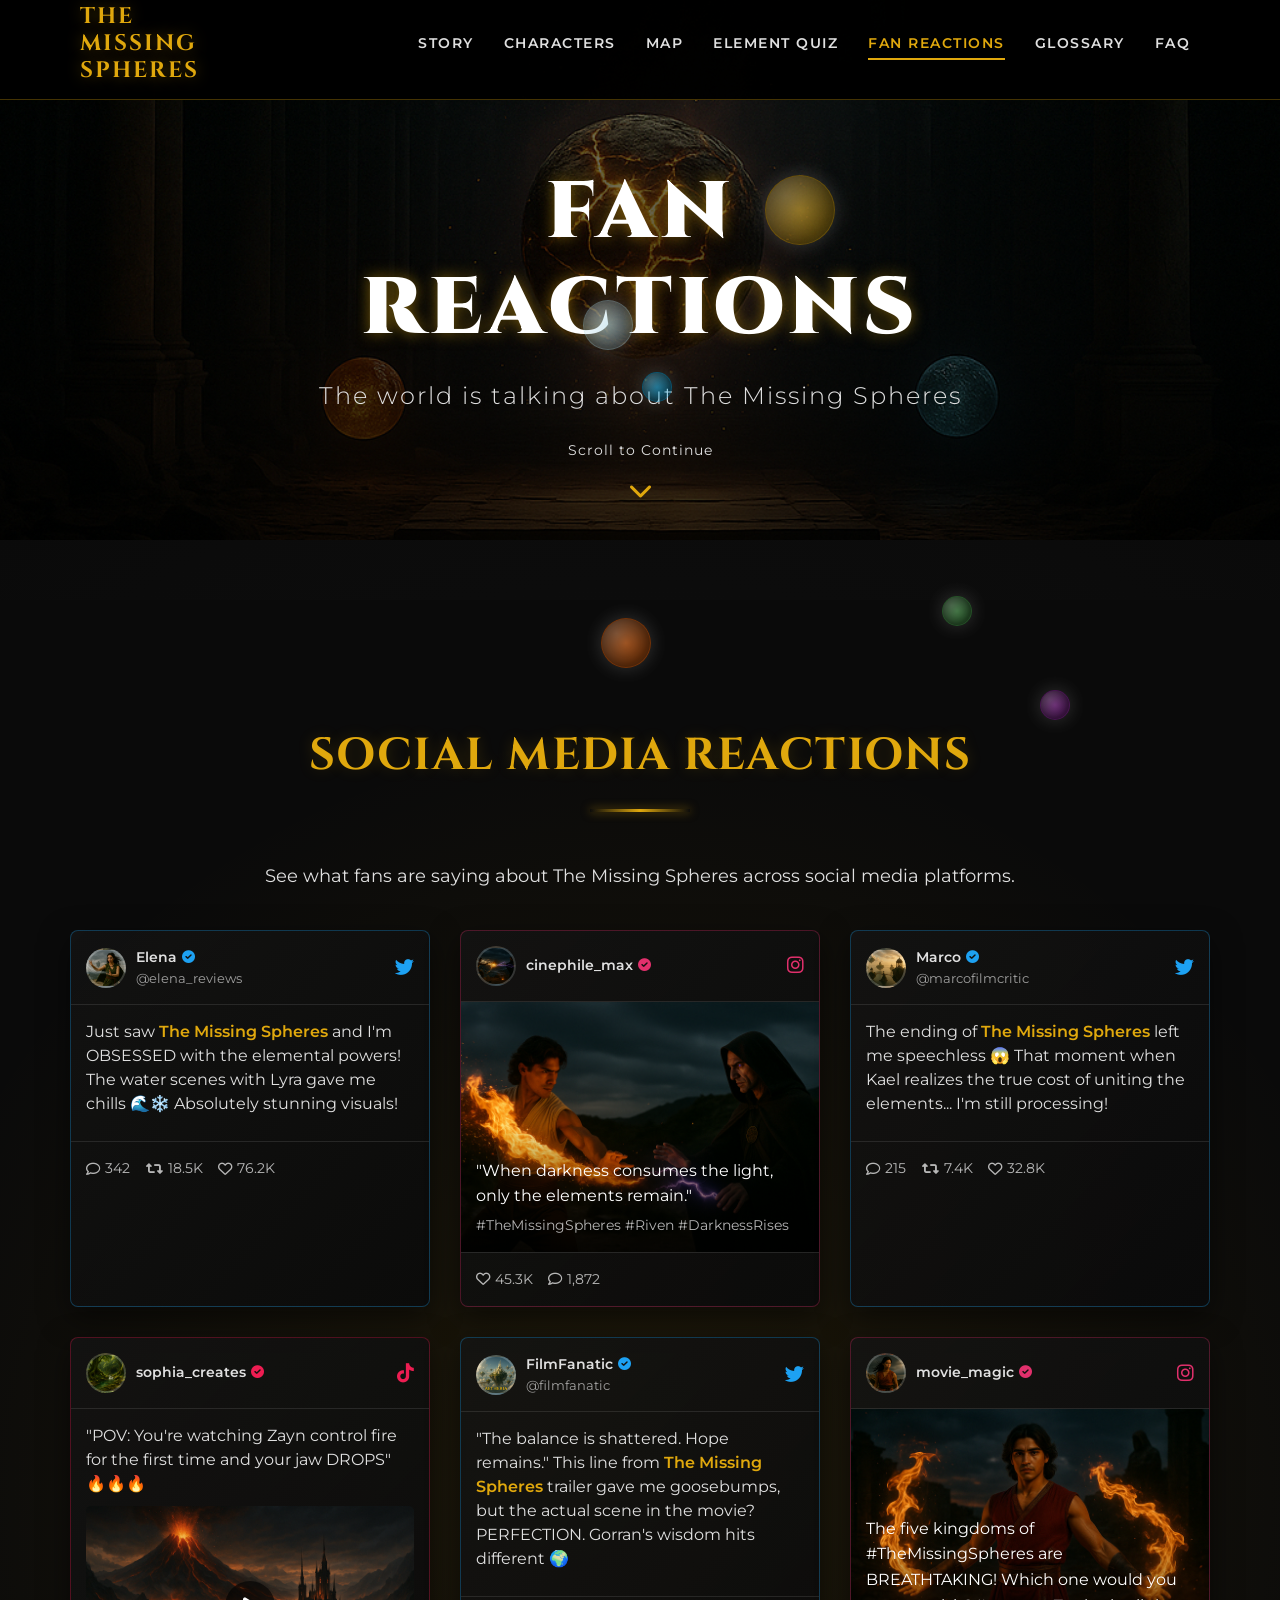
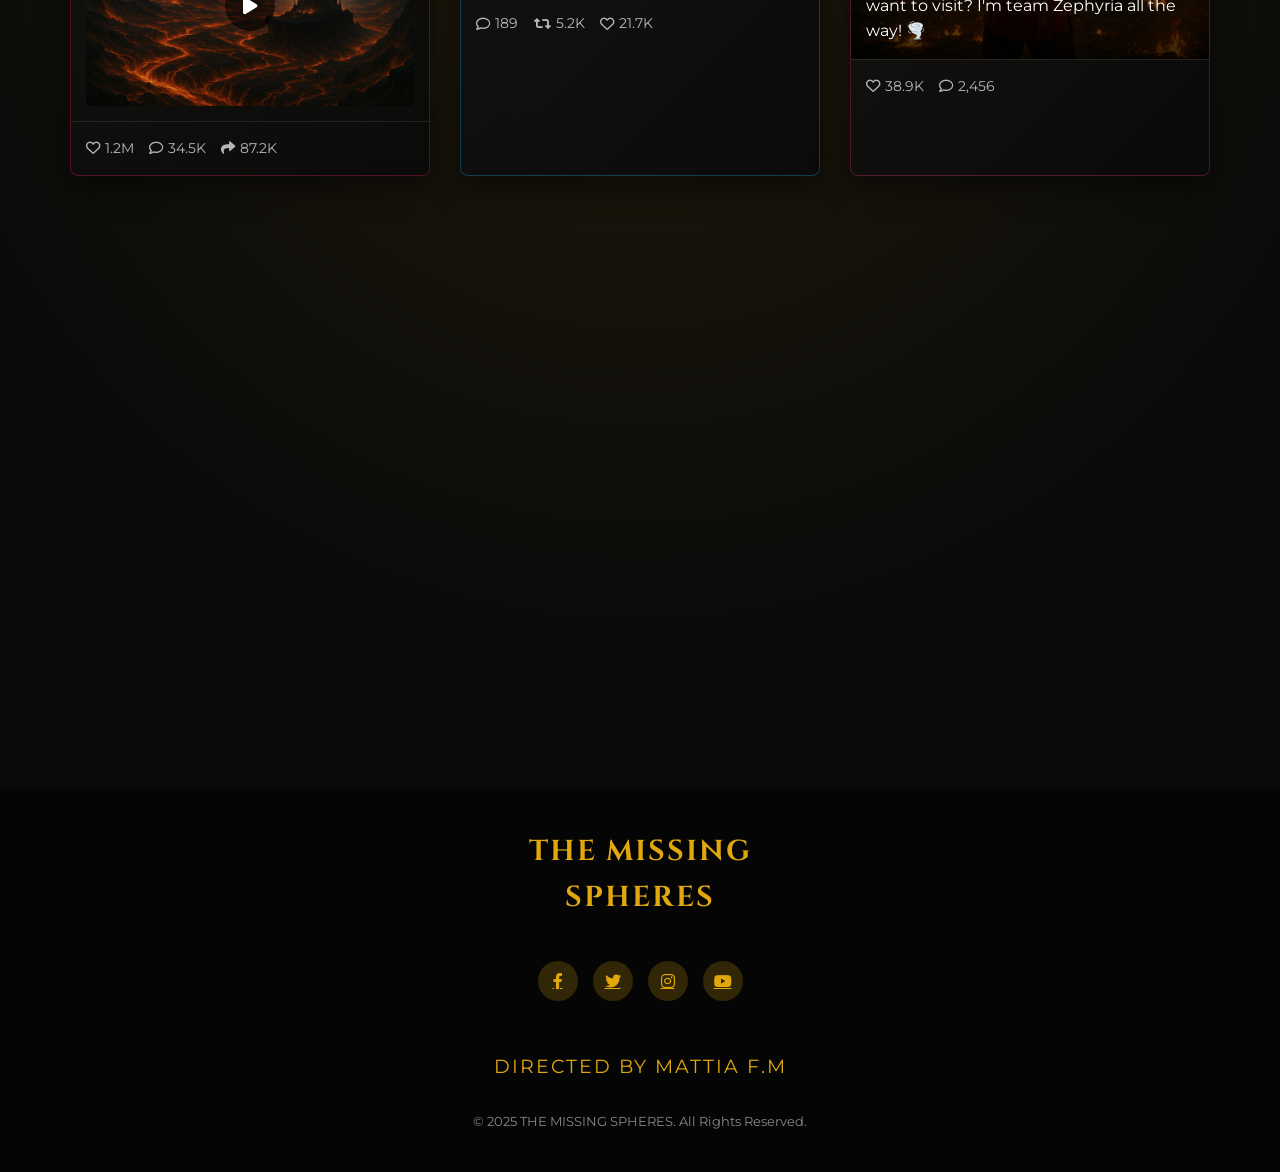
==== commit e0ada2e2: "change a lot e" ====
--- a/social-reactions.html
+++ b/social-reactions.html
@@ -34,17 +34,13 @@
     <nav class="main-nav">
         <div class="container">
             <div class="nav-content">
-                <div class="logo">THE MISSING SPHERES</div>
+                <div class="logo">THE MISSING<br>SPHERES</div>
                 <ul class="nav-links">
                     <li><a href="index.html#story" class="nav-link">Story</a></li>
                     <li><a href="index.html#characters" class="nav-link">Characters</a></li>
-                    <li><a href="index.html#kingdoms" class="nav-link">Kingdoms</a></li>
                     <li><a href="features/map.html" class="nav-link">Map</a></li>
                     <li><a href="features/quiz.html" class="nav-link">Element Quiz</a></li>
-                    <li><a href="index.html#radio-spots" class="nav-link">Radio Spots</a></li>
-                    <li><a href="index.html#gallery" class="nav-link">Gallery</a></li>
                     <li><a href="social-reactions.html" class="nav-link active">Fan Reactions</a></li>
-                    <li><a href="index.html#credits-sponsors" class="nav-link">Credits</a></li>
                     <li><a href="features/glossary.html" class="nav-link">Glossary</a></li>
                     <li><a href="features/faq.html" class="nav-link">FAQ</a></li>
                 </ul>
@@ -59,7 +55,7 @@
     
     <!-- Hero Section -->
     <header class="hero social-hero" id="home">
-        <div class="hero-bg" style="background-image: url('3.png')"></div>
+        <div class="hero-bg" style="background-image: url('Foto per gallery e social comment/ChatGPT Image Apr 29, 2025, 04_56_53 AM.png')"></div>
         <div class="hero-content">
             <h1 class="main-title">FAN REACTIONS</h1>
             <p class="tagline">The world is talking about The Missing Spheres</p>
@@ -84,8 +80,8 @@
                 <!-- Twitter Post 1 -->
                 <div class="social-post twitter reveal">
                     <div class="post-header">
-                        <div class="user-info">
-                            <div class="user-avatar" style="background-image: url('FOTO PERSONAGGI/ChatGPT Image Apr 15, 2025, 11_27_57 PM.png')"></div>
+                    <div class="user-info">
+                            <div class="user-avatar" style="background-image: url('Foto per gallery e social comment/ChatGPT Image Apr 29, 2025, 04_53_43 AM.png')"></div>
                             <div class="user-details">
                                 <p class="user-name">Elena <i class="fas fa-check-circle"></i></p>
                                 <p class="user-handle">@elena_reviews</p>
@@ -109,7 +105,7 @@
                 <div class="social-post instagram reveal">
                     <div class="post-header">
                         <div class="user-info">
-                            <div class="user-avatar" style="background-image: url('FOTO PERSONAGGI/ChatGPT Image Apr 15, 2025, 11_29_14 PM.png')"></div>
+                            <div class="user-avatar" style="background-image: url('Foto per gallery e social comment/ChatGPT Image Apr 29, 2025, 04_54_15 AM.png')"></div>
                             <div class="user-details">
                                 <p class="user-name">cinephile_max <i class="fas fa-check-circle"></i></p>
                             </div>
@@ -118,7 +114,7 @@
                             <i class="fab fa-instagram"></i>
                         </div>
                     </div>
-                    <div class="post-image" style="background-image: url('FOTO PERSONAGGI/ChatGPT Image Apr 15, 2025, 11_29_25 PM.png')">
+                    <div class="post-image" style="background-image: url('Foto per gallery e social comment/ChatGPT Image Apr 29, 2025, 04_54_20 AM.png')">
                         <div class="post-image-caption">
                             <p>"When darkness consumes the light, only the elements remain."</p>
                             <p class="hashtags">#TheMissingSpheres #Riven #DarknessRises</p>
@@ -134,7 +130,7 @@
                 <div class="social-post twitter reveal">
                     <div class="post-header">
                         <div class="user-info">
-                            <div class="user-avatar" style="background-image: url('FOTO PERSONAGGI/ChatGPT Image Apr 15, 2025, 11_29_18 PM.png')"></div>
+                            <div class="user-avatar" style="background-image: url('Foto per gallery e social comment/ChatGPT Image Apr 29, 2025, 04_54_49 AM.png')"></div>
                             <div class="user-details">
                                 <p class="user-name">Marco <i class="fas fa-check-circle"></i></p>
                                 <p class="user-handle">@marcofilmcritic</p>
@@ -158,7 +154,7 @@
                 <div class="social-post tiktok reveal">
                     <div class="post-header">
                         <div class="user-info">
-                            <div class="user-avatar" style="background-image: url('FOTO PERSONAGGI/ChatGPT Image Apr 15, 2025, 11_27_59 PM.png')"></div>
+                            <div class="user-avatar" style="background-image: url('Foto per gallery e social comment/ChatGPT Image Apr 29, 2025, 04_55_07 AM.png')"></div>
                             <div class="user-details">
                                 <p class="user-name">sophia_creates <i class="fas fa-check-circle"></i></p>
                             </div>
@@ -169,7 +165,7 @@
                     </div>
                     <div class="post-content">
                         <p>"POV: You're watching Zayn control fire for the first time and your jaw DROPS" 🔥🔥🔥</p>
-                        <div class="tiktok-video-preview" style="background-image: url('FOTO PERSONAGGI/ChatGPT Image Apr 15, 2025, 11_29_14 PM.png')">
+                        <div class="tiktok-video-preview" style="background-image: url('Foto per gallery e social comment/ChatGPT Image Apr 29, 2025, 04_55_09 AM.png')">
                             <div class="play-button">
                                 <i class="fas fa-play"></i>
                             </div>
@@ -186,7 +182,7 @@
                 <div class="social-post twitter reveal">
                     <div class="post-header">
                         <div class="user-info">
-                            <div class="user-avatar" style="background-image: url('FOTO PERSONAGGI/ChatGPT Image Apr 15, 2025, 11_29_20 PM.png')"></div>
+                            <div class="user-avatar" style="background-image: url('Foto per gallery e social comment/ChatGPT Image Apr 29, 2025, 04_55_11 AM.png')"></div>
                             <div class="user-details">
                                 <p class="user-name">FilmFanatic <i class="fas fa-check-circle"></i></p>
                                 <p class="user-handle">@filmfanatic</p>
@@ -210,7 +206,7 @@
                 <div class="social-post instagram reveal">
                     <div class="post-header">
                         <div class="user-info">
-                            <div class="user-avatar" style="background-image: url('FOTO PERSONAGGI/ChatGPT Image Apr 15, 2025, 11_27_57 PM.png')"></div>
+                            <div class="user-avatar" style="background-image: url('Foto per gallery e social comment/ChatGPT Image Apr 29, 2025, 04_55_36 AM.png')"></div>
                             <div class="user-details">
                                 <p class="user-name">movie_magic <i class="fas fa-check-circle"></i></p>
                             </div>
@@ -219,7 +215,7 @@
                             <i class="fab fa-instagram"></i>
                         </div>
                     </div>
-                    <div class="post-image" style="background-image: url('Mappa/traghigmountain_fantasy_world_map_hexagonal_grid_--v_6.1_5b728902-f3be-4ee0-b763-691a3ebb462b.png')">
+                    <div class="post-image" style="background-image: url('Foto per gallery e social comment/ChatGPT Image Apr 29, 2025, 04_55_41 AM.png')">
                         <div class="post-image-caption">
                             <p>The five kingdoms of #TheMissingSpheres are BREATHTAKING! Which one would you want to visit? I'm team Zephyria all the way! 🌪️</p>
                         </div>
@@ -234,7 +230,7 @@
                 <div class="social-post tiktok reveal">
                     <div class="post-header">
                         <div class="user-info">
-                            <div class="user-avatar" style="background-image: url('FOTO PERSONAGGI/ChatGPT Image Apr 15, 2025, 11_29_25 PM.png')"></div>
+                            <div class="user-avatar" style="background-image: url('Foto per gallery e social comment/ChatGPT Image Apr 29, 2025, 04_55_45 AM.png')"></div>
                             <div class="user-details">
                                 <p class="user-name">alex_reacts <i class="fas fa-check-circle"></i></p>
                             </div>
@@ -245,7 +241,7 @@
                     </div>
                     <div class="post-content">
                         <p>"Tell me you're obsessed with The Missing Spheres without telling me you're obsessed with The Missing Spheres" 😍</p>
-                        <div class="tiktok-video-preview" style="background-image: url('FOTO PERSONAGGI/ChatGPT Image Apr 15, 2025, 11_27_57 PM.png')">
+                        <div class="tiktok-video-preview" style="background-image: url('Foto per gallery e social comment/ChatGPT Image Apr 29, 2025, 04_55_54 AM.png')">
                             <div class="play-button">
                                 <i class="fas fa-play"></i>
                             </div>
@@ -262,7 +258,7 @@
                 <div class="social-post twitter reveal">
                     <div class="post-header">
                         <div class="user-info">
-                            <div class="user-avatar" style="background-image: url('FOTO PERSONAGGI/ChatGPT Image Apr 15, 2025, 11_29_14 PM.png')"></div>
+                            <div class="user-avatar" style="background-image: url('Foto per gallery e social comment/ChatGPT Image Apr 29, 2025, 04_56_42 AM.png')"></div>
                             <div class="user-details">
                                 <p class="user-name">CinemaLover <i class="fas fa-check-circle"></i></p>
                                 <p class="user-handle">@cinema_lover</p>
@@ -289,7 +285,7 @@
     <footer>
         <div class="container">
             <div class="footer-content">
-                <div class="footer-logo">THE MISSING SPHERES</div>
+                <div class="footer-logo">THE MISSING<br>SPHERES</div>
                 <div class="social-links">
                     <a href="#" class="social-link"><i class="fab fa-facebook-f"></i></a>
                     <a href="#" class="social-link"><i class="fab fa-twitter"></i></a>
--- a/styles.css
+++ b/styles.css
@@ -251,11 +251,12 @@
     top: 0;
     left: 0;
     width: 100%;
-    padding: 15px 0;
+    padding: 30px 0;
     z-index: 1000;
     transition: all 0.3s cubic-bezier(0.25, 0.1, 0.25, 1);
     background-color: rgba(0, 0, 0, 0.95);
     border-bottom: 1px solid rgba(224, 168, 13, 0.3);
+    height: 100px;
 }
 
 .main-nav.sticky {
@@ -269,25 +270,35 @@
 
 .nav-content {
     display: flex;
-    justify-content: flex-start;
+    justify-content: flex-end;
     align-items: center;
     max-width: 1400px;
     margin: 0 auto;
     padding: 0 20px;
+    position: relative;
+    height: 100%;
 }
 
 .logo {
     font-family: 'Cinzel', serif;
-    font-size: 1.8rem;
     font-weight: 700;
     color: var(--primary-color);
-    letter-spacing: 2px;
     text-shadow: 0 0 15px rgba(224, 168, 13, 0.4);
     text-decoration: none;
     text-transform: uppercase;
     transition: all 0.3s ease;
-    margin-right: 80px;
-    padding-left: 0;
+    position: absolute;
+    left: 10px;
+    top: 50%;
+    transform: translateY(-50%);
+    margin-right: 0;
+    letter-spacing: 2px;
+    line-height: 1.2;
+    font-size: 1.4rem;
+    z-index: 1002;
+    white-space: normal;
+    text-align: left;
+    width: 160px;
 }
 
 .logo:hover {
@@ -302,6 +313,8 @@
     margin: 0;
     padding: 0;
     margin-left: auto;
+    height: 100%;
+    align-items: center;
 }
 
 .nav-links li {
@@ -676,7 +689,7 @@
 .character-image {
     height: 200px;
     background-size: cover;
-    background-position: center;
+    background-position: top center;
     position: relative;
     overflow: hidden;
     transition: all 0.5s ease;
@@ -796,28 +809,80 @@
 .villain-title {
     margin-top: 60px;
     color: var(--darkness-color);
+    font-size: 3rem;
+    text-shadow: 0 0 15px rgba(156, 39, 176, 0.5);
 }
 
 .villain-title::after {
     background: linear-gradient(90deg, transparent, var(--darkness-color), transparent);
+    box-shadow: 0 0 10px rgba(156, 39, 176, 0.7);
+    height: 4px;
 }
 
 .villain-container {
     max-width: 600px;
     margin: 0 auto;
+    position: relative;
+}
+
+.villain-container::before {
+    content: '';
+    position: absolute;
+    top: -20px;
+    left: -20px;
+    right: -20px;
+    bottom: -20px;
+    background: radial-gradient(circle at center, rgba(156, 39, 176, 0.2), transparent 70%);
+    border-radius: var(--border-radius);
+    z-index: 0;
 }
 
 .villain {
-    border: 1px solid rgba(156, 39, 176, 0.3);
-    background: linear-gradient(135deg, rgba(20, 20, 20, 0.8), rgba(10, 10, 10, 0.9));
+    border: 2px solid rgba(156, 39, 176, 0.5);
+    background: linear-gradient(135deg, rgba(10, 10, 10, 0.9), rgba(5, 5, 5, 0.95));
+    box-shadow: 0 0 30px rgba(156, 39, 176, 0.3);
+    position: relative;
+    z-index: 1;
 }
 
 .villain::before {
     background: linear-gradient(to bottom, var(--darkness-color), transparent);
+    width: 8px;
+}
+
+.villain .character-image {
+    height: 300px; /* Increased height for villain image */
+    background-position: center 20%; /* Adjusted to better show the face */
+    position: relative;
+}
+
+.villain .character-image::after {
+    content: '';
+    position: absolute;
+    top: 0;
+    left: 0;
+    width: 100%;
+    height: 100%;
+    background: radial-gradient(circle at center, rgba(156, 39, 176, 0.2), transparent 70%);
+    z-index: 1;
 }
 
 .villain h3 {
     color: #ffffff;
+    font-size: 2.5rem;
+    text-shadow: 0 0 10px rgba(156, 39, 176, 0.7);
+}
+
+.villain .character-element {
+    color: var(--darkness-color);
+    font-size: 1.1rem;
+    letter-spacing: 2px;
+    text-shadow: 0 0 5px rgba(156, 39, 176, 0.5);
+}
+
+.villain .character-info p {
+    font-size: 1.1rem;
+    line-height: 1.7;
 }
 
 /* Elements Section */
@@ -1064,8 +1129,8 @@
 
 .gallery-grid {
     display: grid;
-    grid-template-columns: repeat(auto-fit, minmax(300px, 1fr));
-    gap: 20px;
+    grid-template-columns: repeat(auto-fit, minmax(250px, 1fr));
+    gap: 15px;
 }
 
 .gallery-item {
@@ -1601,6 +1666,7 @@
     width: 100%;
     height: 5px;
     -webkit-appearance: none;
+    appearance: none;
     background: rgba(255, 255, 255, 0.2);
     border-radius: 2px;
     outline: none;
@@ -1877,3 +1943,134 @@
         grid-template-columns: repeat(auto-fit, minmax(100px, 1fr));
     }
 }
+
+/* Audio Breakdown Section */
+.audio-breakdown {
+    background-color: var(--bg-dark);
+    position: relative;
+    overflow: hidden;
+}
+
+.audio-breakdown::before {
+    content: '';
+    position: absolute;
+    top: 0;
+    left: 0;
+    width: 100%;
+    height: 100%;
+    background: radial-gradient(circle at center, rgba(224, 168, 13, 0.1), transparent 70%);
+    z-index: 0;
+}
+
+.audio-breakdown-container {
+    display: grid;
+    grid-template-columns: 1fr;
+    gap: 40px;
+    position: relative;
+    z-index: 1;
+}
+
+.audio-breakdown-card {
+    background: linear-gradient(135deg, rgba(20, 20, 20, 0.8), rgba(10, 10, 10, 0.9));
+    border-radius: var(--border-radius);
+    padding: 30px;
+    border: 1px solid rgba(224, 168, 13, 0.2);
+    box-shadow: var(--box-shadow);
+    transition: all 0.4s ease;
+}
+
+.audio-breakdown-card:hover {
+    transform: translateY(-5px);
+    box-shadow: 0 15px 30px rgba(224, 168, 13, 0.3);
+    border: 1px solid rgba(224, 168, 13, 0.4);
+}
+
+.audio-breakdown-title {
+    color: #ff3a3a;
+    margin-bottom: 25px;
+    font-size: 1.8rem;
+    position: relative;
+    padding-bottom: 15px;
+    text-transform: uppercase;
+    letter-spacing: 2px;
+}
+
+.audio-breakdown-title::after {
+    content: '';
+    position: absolute;
+    bottom: 0;
+    left: 0;
+    width: 100px;
+    height: 3px;
+    background: linear-gradient(90deg, #ff3a3a, transparent);
+}
+
+.audio-breakdown-content {
+    display: grid;
+    grid-template-columns: repeat(auto-fit, minmax(300px, 1fr));
+    gap: 30px;
+}
+
+.audio-breakdown-item {
+    padding: 20px;
+    background: rgba(0, 0, 0, 0.3);
+    border-radius: var(--border-radius);
+    border: 1px solid rgba(255, 255, 255, 0.1);
+    transition: all 0.3s ease;
+}
+
+.audio-breakdown-item:hover {
+    background: rgba(0, 0, 0, 0.5);
+    border: 1px solid rgba(224, 168, 13, 0.3);
+    transform: translateY(-5px);
+}
+
+.audio-breakdown-item h4 {
+    color: var(--primary-color);
+    font-size: 1.3rem;
+    margin-bottom: 15px;
+    font-family: 'Cinzel', serif;
+}
+
+.audio-breakdown-item p {
+    margin-bottom: 15px;
+    line-height: 1.6;
+    font-size: 0.95rem;
+}
+
+.audio-breakdown-item p:last-child {
+    margin-bottom: 0;
+}
+
+/* Prompt Item Styles */
+.prompt-item {
+    background: rgba(30, 30, 30, 0.8) !important;
+    border: 1px solid rgba(255, 58, 58, 0.3) !important;
+}
+
+.prompt-item h4 {
+    color: #ff3a3a !important;
+    font-size: 1.2rem;
+    margin-bottom: 15px;
+}
+
+.prompt-text {
+    background: rgba(20, 20, 20, 0.8);
+    padding: 15px;
+    border-radius: 5px;
+    border-left: 3px solid #ff3a3a;
+}
+
+.prompt-text p {
+    font-family: 'Courier New', monospace;
+    font-size: 0.9rem;
+    line-height: 1.6;
+    color: rgba(255, 255, 255, 0.9);
+    margin-bottom: 0;
+}
+
+@media (max-width: 768px) {
+    .audio-breakdown-content {
+        grid-template-columns: 1fr;
+    }
+}
